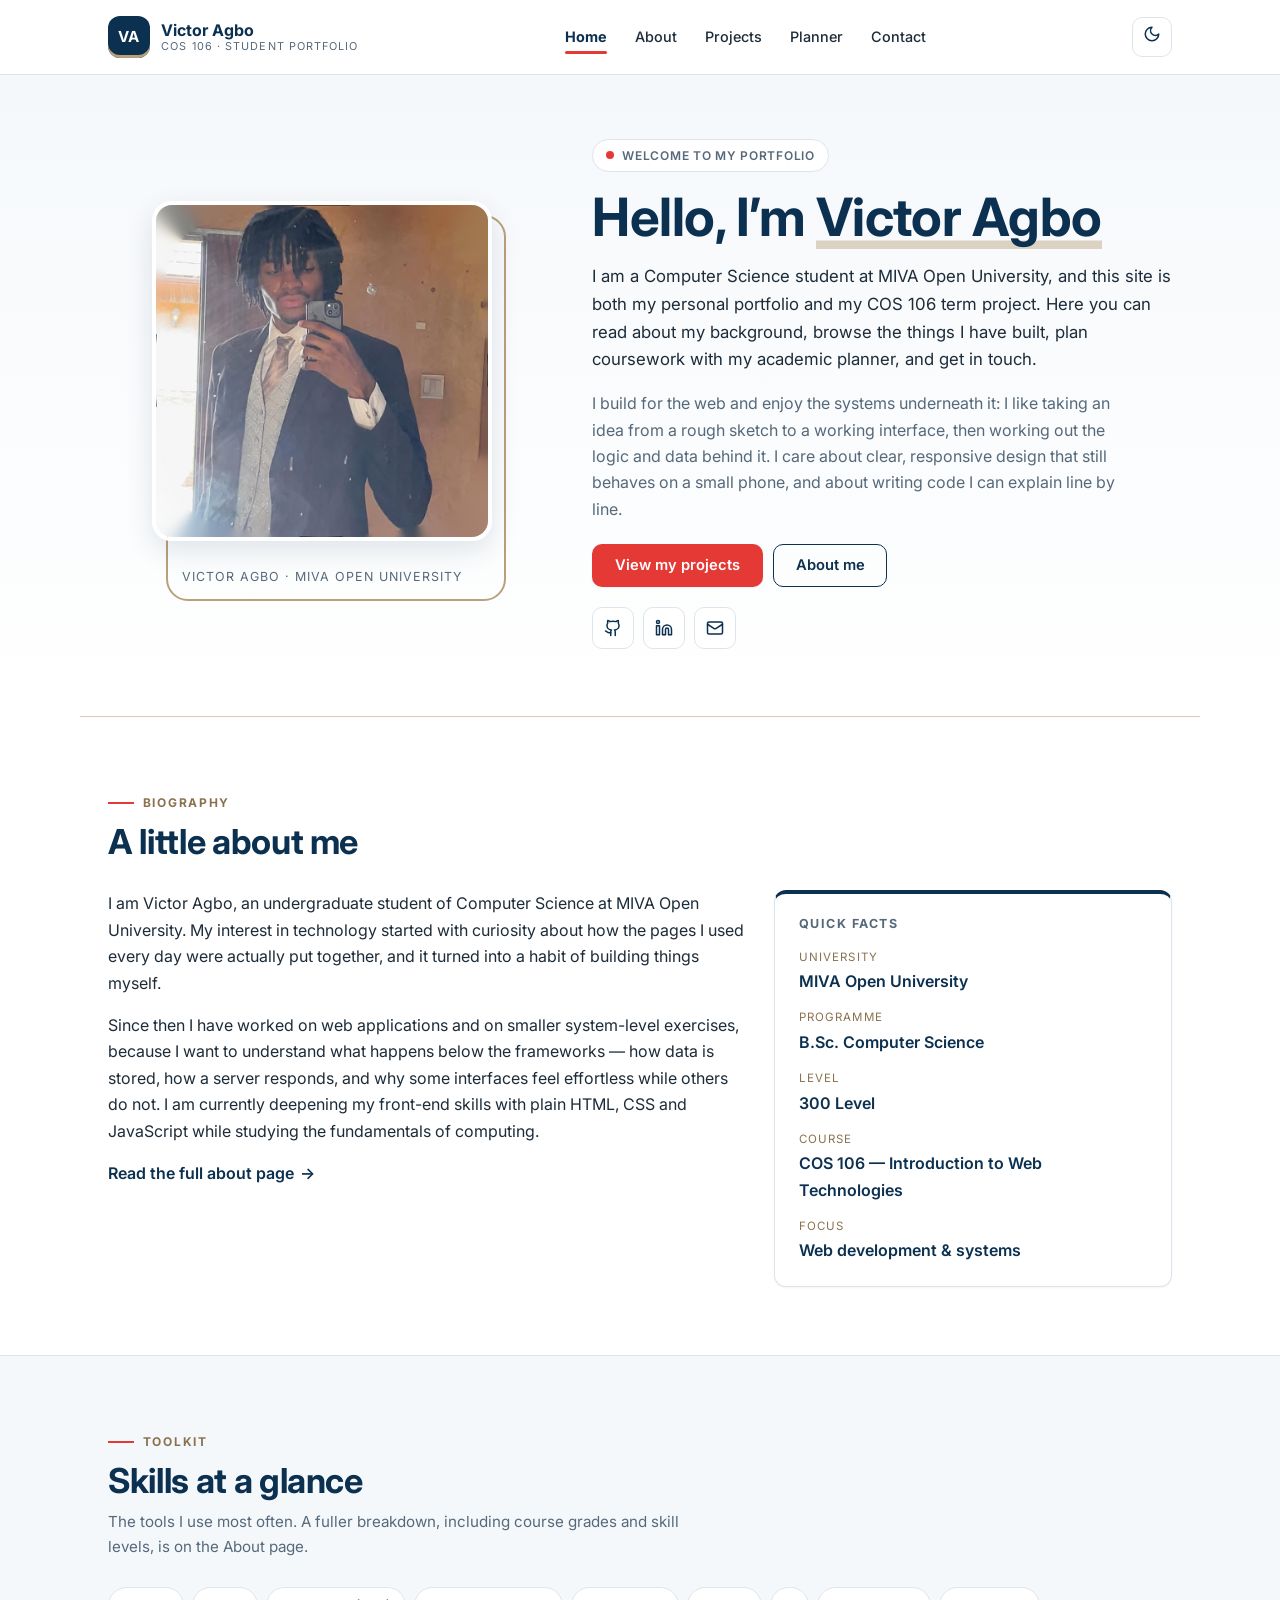
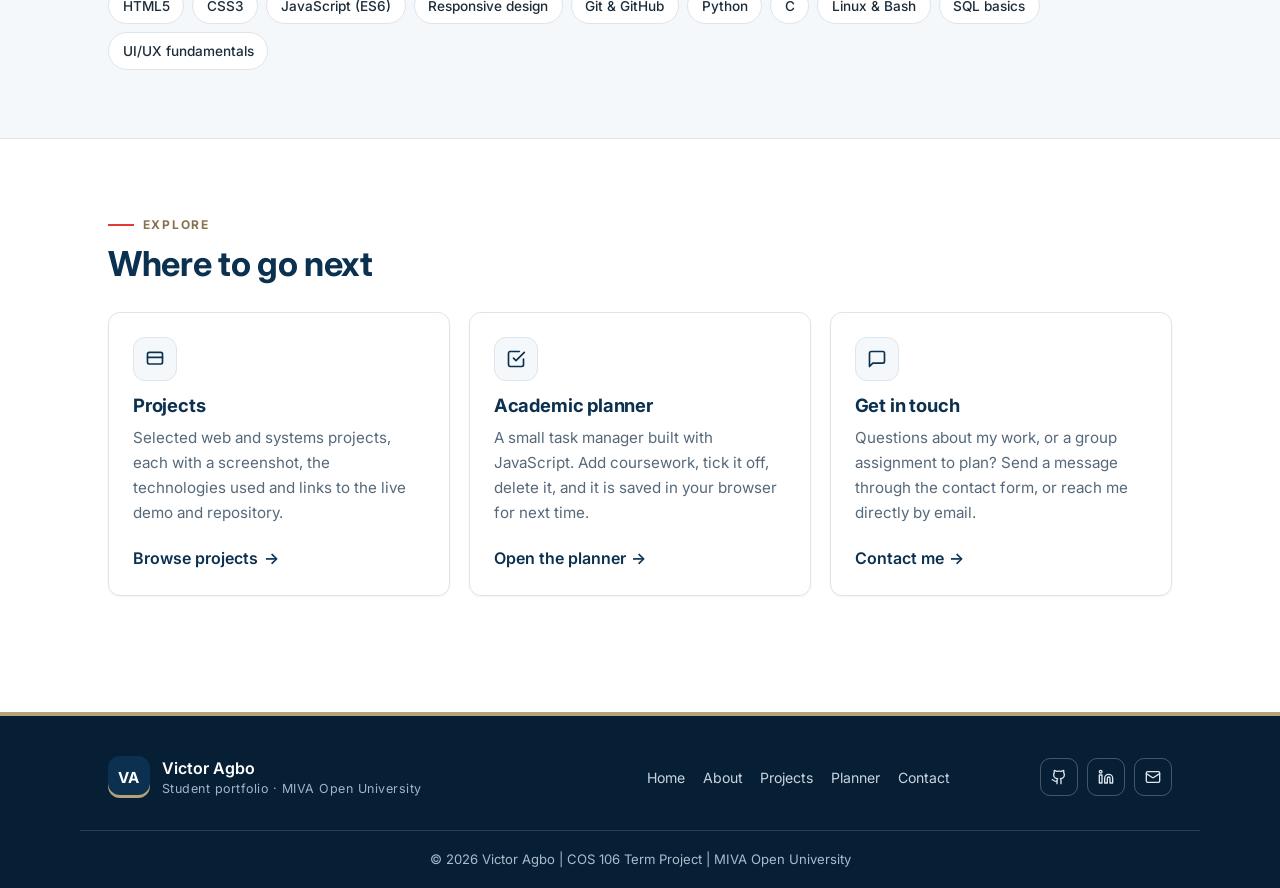
==== index.html @ f614dcc1 "Initial commit: COS 106 term project — student portfolio + Academic Planner" ====
<!DOCTYPE html>
<html lang="en">
<head>
  <meta charset="UTF-8">
  <meta name="viewport" content="width=device-width, initial-scale=1.0">

  <!-- SEO basics: a unique title and description on every page -->
  <title>Victor Agbo | Student Portfolio — MIVA Open University</title>
  <meta name="description" content="Portfolio of Victor Agbo, Computer Science student at MIVA Open University. COS 106 term project: responsive student portfolio and academic planner.">
  <meta name="author" content="Victor Agbo">

  <!-- Web font with system-font fallbacks, so the site still reads well offline -->
  <link rel="preconnect" href="https://fonts.googleapis.com">
  <link rel="preconnect" href="https://fonts.gstatic.com" crossorigin>
  <link href="https://fonts.googleapis.com/css2?family=Inter:wght@400;500;600;700&display=swap" rel="stylesheet">

  <!-- ONE external stylesheet shared by all five pages -->
  <link rel="stylesheet" href="css/style.css">
</head>

<body>
  <!-- Keyboard users can skip the navigation (accessibility) -->
  <a class="skip-link" href="#main">Skip to main content</a>

  <!-- ============================================================
       SITE HEADER
       Same block on all five pages. Only aria-current changes, to
       tell the browser (and the CSS) which page is open.
       ============================================================ -->
  <header class="site-header">
    <div class="container header-inner">

      <!-- Brand: monogram + student name -->
      <a class="brand" href="index.html">
        <span class="brand-mark" aria-hidden="true">VA</span>
        <span class="brand-text">
          <span class="brand-name">Victor Agbo</span>
          <span class="brand-sub">COS 106 &middot; Student Portfolio</span>
        </span>
      </a>

      <!-- Desktop navigation: hidden on phones, shown from 900px -->
      <nav class="nav-main" aria-label="Main navigation">
        <ul class="nav-list">
          <li><a href="index.html" aria-current="page">Home</a></li>
          <li><a href="about.html">About</a></li>
          <li><a href="projects.html">Projects</a></li>
          <li><a href="planner.html">Planner</a></li>
          <li><a href="contact.html">Contact</a></li>
        </ul>
      </nav>

      <!-- Theme switch + hamburger button -->
      <div class="header-actions">
        <button class="theme-toggle" type="button" aria-label="Switch to dark mode" aria-pressed="false">
          <span class="icon-moon">
            <svg xmlns="http://www.w3.org/2000/svg" width="18" height="18" viewBox="0 0 24 24" fill="none" stroke="currentColor" stroke-width="2" stroke-linecap="round" stroke-linejoin="round" aria-hidden="true"><path d="M12 3a6 6 0 0 0 9 9 9 9 0 1 1-9-9Z"/></svg>
          </span>
          <span class="icon-sun">
            <svg xmlns="http://www.w3.org/2000/svg" width="18" height="18" viewBox="0 0 24 24" fill="none" stroke="currentColor" stroke-width="2" stroke-linecap="round" stroke-linejoin="round" aria-hidden="true"><circle cx="12" cy="12" r="4"/><path d="M12 2v2M12 20v2M4.93 4.93l1.41 1.41M17.66 17.66l1.41 1.41M2 12h2M20 12h2M6.34 17.66l-1.41 1.41M19.07 4.93l-1.41 1.41"/></svg>
          </span>
        </button>

        <button class="menu-btn" type="button" aria-label="Open navigation menu" aria-expanded="false" aria-controls="mobile-menu">
          <svg xmlns="http://www.w3.org/2000/svg" width="22" height="22" viewBox="0 0 24 24" fill="none" stroke="currentColor" stroke-width="2" stroke-linecap="round" aria-hidden="true"><line x1="4" x2="20" y1="12" y2="12"/><line x1="4" x2="20" y1="6" y2="6"/><line x1="4" x2="20" y1="18" y2="18"/></svg>
        </button>
      </div>
    </div>
  </header>

  <!-- ============================================================
       MOBILE MENU
       An off-canvas panel. js/script.js toggles the "menu-open"
       class on <body>, and the CSS slides this panel in.
       ============================================================ -->
  <div class="mobile-overlay"></div>

  <aside class="mobile-menu" id="mobile-menu" aria-label="Mobile navigation">
    <button class="menu-close" type="button" aria-label="Close navigation menu">
      <svg xmlns="http://www.w3.org/2000/svg" width="18" height="18" viewBox="0 0 24 24" fill="none" stroke="currentColor" stroke-width="2" stroke-linecap="round" stroke-linejoin="round" aria-hidden="true"><path d="M18 6 6 18M6 6l12 12"/></svg>
    </button>

    <p class="mobile-menu-title">Menu</p>

    <ul class="mobile-links">
      <li><a href="index.html" aria-current="page">Home</a></li>
      <li><a href="about.html">About Me</a></li>
      <li><a href="projects.html">Projects</a></li>
      <li><a href="planner.html">Academic Planner</a></li>
      <li><a href="contact.html">Contact</a></li>
    </ul>

    <p class="mobile-menu-foot">MIVA Open University<br>COS 106 Term Project</p>
  </aside>

  <!-- ============================================================
       MAIN CONTENT
       ============================================================ -->
  <main id="main">

    <!-- ---------- HERO: photo + welcome message ---------- -->
    <section class="hero">
      <div class="container hero-grid">

        <!-- Photograph. The file lives at assets/profile.jpg -->
        <figure class="hero-photo">
          <img src="assets/profile.jpg" alt="Portrait photograph of Victor Agbo" width="420" height="420">
          <figcaption>Victor Agbo &middot; MIVA Open University</figcaption>
        </figure>

        <div class="hero-text">
          <p class="hero-badge">Welcome to my portfolio</p>

          <h1>Hello, I&rsquo;m <span class="hero-name">Victor Agbo</span></h1>

          <!-- Welcome message + headline -->
          <p class="hero-lead">
            I am a Computer Science student at MIVA Open University, and this site is both my
            personal portfolio and my COS 106 term project. Here you can read about my
            background, browse the things I have built, plan coursework with my academic
            planner, and get in touch.
          </p>

          <!-- Brief biography (the full version is on the About page) -->
          <p class="hero-bio">
            I build for the web and enjoy the systems underneath it: I like taking an idea from a
            rough sketch to a working interface, then working out the logic and data behind it.
            I care about clear, responsive design that still behaves on a small phone, and about
            writing code I can explain line by line.
          </p>

          <div class="hero-actions">
            <a class="btn btn-accent" href="projects.html">View my projects</a>
            <a class="btn btn-outline" href="about.html">About me</a>
          </div>

          <!-- Contact links. Replace these three URLs with your real profiles -->
          <ul class="social-list">
            <li>
              <a href="https://github.com/victoragbo" target="_blank" rel="noopener" aria-label="GitHub profile">
                <svg xmlns="http://www.w3.org/2000/svg" width="18" height="18" viewBox="0 0 24 24" fill="none" stroke="currentColor" stroke-width="2" stroke-linecap="round" stroke-linejoin="round" aria-hidden="true"><path d="M15 22v-4a4.8 4.8 0 0 0-1-3.5c3 0 6-2 6-5.5.08-1.25-.27-2.48-1-3.5.28-1.15.28-2.35 0-3.5 0 0-1 0-3 1.5-2.64-.5-5.36-.5-8 0C6 2 5 2 5 2c-.3 1.15-.3 2.35 0 3.5A5.4 5.4 0 0 0 4 9c0 3.5 3 5.5 6 5.5-.39.49-.68 1.05-.85 1.65-.17.6-.22 1.23-.15 1.85v4"/><path d="M9 18c-4.51 2-5-2-7-2"/></svg>
              </a>
            </li>
            <li>
              <a href="https://www.linkedin.com/in/victoragbo" target="_blank" rel="noopener" aria-label="LinkedIn profile">
                <svg xmlns="http://www.w3.org/2000/svg" width="18" height="18" viewBox="0 0 24 24" fill="none" stroke="currentColor" stroke-width="2" stroke-linecap="round" stroke-linejoin="round" aria-hidden="true"><path d="M16 8a6 6 0 0 1 6 6v7h-4v-7a2 2 0 0 0-2-2 2 2 0 0 0-2 2v7h-4v-7a6 6 0 0 1 6-6z"/><rect width="4" height="12" x="2" y="9"/><circle cx="4" cy="4" r="2"/></svg>
              </a>
            </li>
            <li>
              <a href="mailto:victor.agbo@example.com" aria-label="Send an email">
                <svg xmlns="http://www.w3.org/2000/svg" width="18" height="18" viewBox="0 0 24 24" fill="none" stroke="currentColor" stroke-width="2" stroke-linecap="round" stroke-linejoin="round" aria-hidden="true"><rect width="20" height="16" x="2" y="4" rx="2"/><path d="m22 7-8.97 5.7a1.94 1.94 0 0 1-2.06 0L2 7"/></svg>
              </a>
            </li>
          </ul>
        </div>
      </div>
    </section>

    <!-- ---------- BIOGRAPHY + QUICK FACTS ---------- -->
    <section class="section">
      <div class="container">
        <div class="section-head">
          <p class="eyebrow">Biography</p>
          <h2>A little about me</h2>
        </div>

        <div class="bio-grid">
          <article class="bio-text">
            <p>
              I am Victor Agbo, an undergraduate student of Computer Science at MIVA Open
              University. My interest in technology started with curiosity about how the pages I
              used every day were actually put together, and it turned into a habit of building
              things myself.
            </p>
            <p>
              Since then I have worked on web applications and on smaller system-level exercises,
              because I want to understand what happens below the frameworks &mdash; how data is
              stored, how a server responds, and why some interfaces feel effortless while others
              do not. I am currently deepening my front-end skills with plain HTML, CSS and
              JavaScript while studying the fundamentals of computing.
            </p>
            <p>
              <a class="link-arrow" href="about.html">Read the full about page</a>
            </p>
          </article>

          <!-- Definition list = pairs of label and value -->
          <aside class="facts-card" aria-labelledby="facts-title">
            <h3 id="facts-title">Quick facts</h3>
            <dl class="fact-list">
              <div class="fact">
                <dt>University</dt>
                <dd>MIVA Open University</dd>
              </div>
              <div class="fact">
                <dt>Programme</dt>
                <dd>B.Sc. Computer Science</dd>
              </div>
              <div class="fact">
                <dt>Level</dt>
                <dd>300 Level</dd>
              </div>
              <div class="fact">
                <dt>Course</dt>
                <dd>COS 106 &mdash; Introduction to Web Technologies</dd>
              </div>
              <div class="fact">
                <dt>Focus</dt>
                <dd>Web development &amp; systems</dd>
              </div>
            </dl>
          </aside>
        </div>
      </div>
    </section>

    <!-- ---------- SKILLS AT A GLANCE (unordered list) ---------- -->
    <section class="section section-alt">
      <div class="container">
        <div class="section-head">
          <p class="eyebrow">Toolkit</p>
          <h2>Skills at a glance</h2>
          <p class="section-note">
            The tools I use most often. A fuller breakdown, including course grades and skill
            levels, is on the About page.
          </p>
        </div>

        <ul class="chip-list">
          <li class="chip">HTML5</li>
          <li class="chip">CSS3</li>
          <li class="chip">JavaScript (ES6)</li>
          <li class="chip">Responsive design</li>
          <li class="chip">Git &amp; GitHub</li>
          <li class="chip">Python</li>
          <li class="chip">C</li>
          <li class="chip">Linux &amp; Bash</li>
          <li class="chip">SQL basics</li>
          <li class="chip">UI/UX fundamentals</li>
        </ul>
      </div>
    </section>

    <!-- ---------- QUICK LINKS TO THE OTHER PAGES ---------- -->
    <section class="section">
      <div class="container">
        <div class="section-head">
          <p class="eyebrow">Explore</p>
          <h2>Where to go next</h2>
        </div>

        <div class="card-grid">
          <article class="info-card">
            <span class="card-icon" aria-hidden="true">
              <svg xmlns="http://www.w3.org/2000/svg" width="20" height="20" viewBox="0 0 24 24" fill="none" stroke="currentColor" stroke-width="2" stroke-linecap="round" stroke-linejoin="round"><rect width="18" height="14" x="3" y="4" rx="2"/><path d="M3 10h18"/></svg>
            </span>
            <h3>Projects</h3>
            <p>
              Selected web and systems projects, each with a screenshot, the technologies used
              and links to the live demo and repository.
            </p>
            <a class="link-arrow" href="projects.html">Browse projects</a>
          </article>

          <article class="info-card">
            <span class="card-icon" aria-hidden="true">
              <svg xmlns="http://www.w3.org/2000/svg" width="20" height="20" viewBox="0 0 24 24" fill="none" stroke="currentColor" stroke-width="2" stroke-linecap="round" stroke-linejoin="round"><path d="M9 11l3 3L22 4"/><path d="M21 12v7a2 2 0 0 1-2 2H5a2 2 0 0 1-2-2V5a2 2 0 0 1 2-2h11"/></svg>
            </span>
            <h3>Academic planner</h3>
            <p>
              A small task manager built with JavaScript. Add coursework, tick it off, delete it,
              and it is saved in your browser for next time.
            </p>
            <a class="link-arrow" href="planner.html">Open the planner</a>
          </article>

          <article class="info-card">
            <span class="card-icon" aria-hidden="true">
              <svg xmlns="http://www.w3.org/2000/svg" width="20" height="20" viewBox="0 0 24 24" fill="none" stroke="currentColor" stroke-width="2" stroke-linecap="round" stroke-linejoin="round"><path d="M21 15a2 2 0 0 1-2 2H7l-4 4V5a2 2 0 0 1 2-2h14a2 2 0 0 1 2 2z"/></svg>
            </span>
            <h3>Get in touch</h3>
            <p>
              Questions about my work, or a group assignment to plan? Send a message through the
              contact form, or reach me directly by email.
            </p>
            <a class="link-arrow" href="contact.html">Contact me</a>
          </article>
        </div>
      </div>
    </section>
  </main>

  <!-- ============================================================
       FOOTER
       Same on every page, including the exact project credit line.
       ============================================================ -->
  <footer class="site-footer">
    <div class="container footer-inner">
      <div class="footer-brand">
        <span class="brand-mark" aria-hidden="true">VA</span>
        <p>
          Victor Agbo
          <span class="footer-muted">Student portfolio &middot; MIVA Open University</span>
        </p>
      </div>

      <nav class="footer-nav" aria-label="Footer navigation">
        <ul>
          <li><a href="index.html">Home</a></li>
          <li><a href="about.html">About</a></li>
          <li><a href="projects.html">Projects</a></li>
          <li><a href="planner.html">Planner</a></li>
          <li><a href="contact.html">Contact</a></li>
        </ul>
      </nav>

      <ul class="social-list social-list-sm">
        <li>
          <a href="https://github.com/victoragbo" target="_blank" rel="noopener" aria-label="GitHub profile">
            <svg xmlns="http://www.w3.org/2000/svg" width="16" height="16" viewBox="0 0 24 24" fill="none" stroke="currentColor" stroke-width="2" stroke-linecap="round" stroke-linejoin="round" aria-hidden="true"><path d="M15 22v-4a4.8 4.8 0 0 0-1-3.5c3 0 6-2 6-5.5.08-1.25-.27-2.48-1-3.5.28-1.15.28-2.35 0-3.5 0 0-1 0-3 1.5-2.64-.5-5.36-.5-8 0C6 2 5 2 5 2c-.3 1.15-.3 2.35 0 3.5A5.4 5.4 0 0 0 4 9c0 3.5 3 5.5 6 5.5-.39.49-.68 1.05-.85 1.65-.17.6-.22 1.23-.15 1.85v4"/><path d="M9 18c-4.51 2-5-2-7-2"/></svg>
          </a>
        </li>
        <li>
          <a href="https://www.linkedin.com/in/victoragbo" target="_blank" rel="noopener" aria-label="LinkedIn profile">
            <svg xmlns="http://www.w3.org/2000/svg" width="16" height="16" viewBox="0 0 24 24" fill="none" stroke="currentColor" stroke-width="2" stroke-linecap="round" stroke-linejoin="round" aria-hidden="true"><path d="M16 8a6 6 0 0 1 6 6v7h-4v-7a2 2 0 0 0-2-2 2 2 0 0 0-2 2v7h-4v-7a6 6 0 0 1 6-6z"/><rect width="4" height="12" x="2" y="9"/><circle cx="4" cy="4" r="2"/></svg>
          </a>
        </li>
        <li>
          <a href="mailto:victor.agbo@example.com" aria-label="Send an email">
            <svg xmlns="http://www.w3.org/2000/svg" width="16" height="16" viewBox="0 0 24 24" fill="none" stroke="currentColor" stroke-width="2" stroke-linecap="round" stroke-linejoin="round" aria-hidden="true"><rect width="20" height="16" x="2" y="4" rx="2"/><path d="m22 7-8.97 5.7a1.94 1.94 0 0 1-2.06 0L2 7"/></svg>
          </a>
        </li>
      </ul>
    </div>

    <div class="container footer-bottom">
      <p>&copy; 2026 Victor Agbo | COS 106 Term Project | MIVA Open University</p>
    </div>
  </footer>

  <!-- Shared JavaScript: theme, menu, active link, scroll animation -->
  <script src="js/script.js"></script>
</body>
</html>
---- css/style.css ----
/* ============================================================
   Victor Agbo — COS 106 Term Project
   MIVA Open University | Student Portfolio & Academic Planner
   ------------------------------------------------------------
   ONE external stylesheet for every page. No frameworks, no
   build tools, no inline styles.

   How this file is organised:
     1.  Design tokens (colour + spacing variables)
     2.  Base reset and typography
     3.  Layout helpers (container, sections, grids)
     4.  Header, brand and desktop navigation
     5.  Mobile menu (hamburger panel)
     6.  Buttons, links and chips
     7.  Hero (homepage banner)
     8.  Homepage content blocks
     9.  Footer
    10.  Animation (scroll reveal) + reduced-motion support
    11.  Media queries (mobile-first breakpoints)
    12.  Planner page (planner.html): form, summary, filters, list
    13.  Notice card (used on pages that are still being built)
    14.  Planner task items (built by js/planner.js)
   ============================================================ */

/* ------------------------------------------------------------
   1. DESIGN TOKENS
   Every colour lives here, so the whole site can be re-themed by
   changing a handful of values. This is what keeps the colour
   scheme consistent across all five pages.
   ------------------------------------------------------------ */
:root {
  /* Brand colours — MIVA-inspired academic palette */
  --navy: #0b3050;         /* primary brand colour */
  --navy-dark: #071f34;    /* darker navy for footer / hover */
  --navy-light: #14436b;   /* lighter navy for gradients */
  --red: #e53935;          /* accent colour */
  --red-dark: #c62b27;     /* accent hover */
  --gold: #b8a07a;         /* small highlights, borders, rules */
  --gold-ink: #8a7250;     /* darker gold for readable small text */

  /* Neutrals */
  --page: #ffffff;
  --surface: #ffffff;
  --surface-alt: #f5f8fb;
  --border: #dde5ec;
  --heading: #0b3050;
  --text: #1d2c39;
  --muted: #56697a;
  --header-bg: #ffffff;

  /* Effects */
  --shadow-sm: 0 1px 2px rgba(11, 48, 80, 0.06);
  --shadow-md: 0 10px 28px rgba(11, 48, 80, 0.12);
  --radius: 12px;
  --radius-lg: 20px;
  --transition: 0.25s ease;

  /* Typography + layout */
  --font-sans: "Inter", "Segoe UI", Roboto, "Helvetica Neue", Arial, sans-serif;
  --max-width: 1120px;
}

/* Dark theme. The toggle in the header adds the class "dark" to
   <body>, and only these variables change — no duplicated rules. */
body.dark {
  --page: #08131e;
  --surface: #0e1b28;
  --surface-alt: #122636;
  --border: #1e3a52;
  --heading: #eef5fb;
  --text: #dbe6ef;
  --muted: #9fb3c4;
  --header-bg: #0a1622;
  --shadow-sm: 0 1px 2px rgba(0, 0, 0, 0.4);
  --shadow-md: 0 12px 30px rgba(0, 0, 0, 0.45);
}

/* ------------------------------------------------------------
   2. BASE RESET AND TYPOGRAPHY
   ------------------------------------------------------------ */
*,
*::before,
*::after {
  box-sizing: border-box;
}

html {
  scroll-behavior: smooth;
  -webkit-text-size-adjust: 100%;
}

body {
  margin: 0;
  font-family: var(--font-sans);
  font-size: 1rem;
  line-height: 1.65;
  background-color: var(--page);
  color: var(--text);
  -webkit-font-smoothing: antialiased;
  transition: background-color var(--transition), color var(--transition);
}

body.menu-open {
  overflow: hidden; /* stop the page scrolling behind the mobile menu */
}

h1, h2, h3, h4 {
  margin: 0 0 0.5rem;
  line-height: 1.2;
  color: var(--heading);
  font-weight: 700;
  letter-spacing: -0.01em;
}

h1 { font-size: clamp(2.1rem, 5vw, 3.3rem); }
h2 { font-size: clamp(1.55rem, 3.4vw, 2.15rem); }
h3 { font-size: 1.15rem; }

p { margin: 0 0 1rem; }

a {
  color: var(--navy);
  text-decoration: none;
  transition: color var(--transition);
}

body.dark a { color: #cfe2f2; }

img {
  max-width: 100%;
  height: auto;
  display: block;
}

ul, ol { margin: 0 0 1rem; padding-left: 1.25rem; }

button {
  font: inherit;
  color: inherit;
  background: none;
  border: 0;
  cursor: pointer;
}

/* Keyboard users can jump straight to the content. */
.skip-link {
  position: absolute;
  left: 1rem;
  top: -100px;
  z-index: 999;
  padding: 0.6rem 1rem;
  border-radius: 8px;
  background: var(--navy);
  color: #fff;
  font-size: 0.9rem;
}

.skip-link:focus {
  top: 1rem;
}

/* Visible focus ring for every interactive element (accessibility). */
a:focus-visible,
button:focus-visible,
input:focus-visible,
textarea:focus-visible {
  outline: 3px solid var(--gold);
  outline-offset: 2px;
}

/* Small helper class for screen-reader-only text. */
.visually-hidden {
  position: absolute;
  width: 1px;
  height: 1px;
  margin: -1px;
  padding: 0;
  overflow: hidden;
  clip: rect(0 0 0 0);
  white-space: nowrap;
  border: 0;
}

/* ------------------------------------------------------------
   3. LAYOUT HELPERS
   ------------------------------------------------------------ */
.container {
  width: 100%;
  max-width: var(--max-width);
  margin: 0 auto;
  padding-left: 1.25rem;
  padding-right: 1.25rem;
}

.section {
  padding-top: 2.75rem;
  padding-bottom: 2.75rem;
}

.section-alt {
  background-color: var(--surface-alt);
  border-top: 1px solid var(--border);
  border-bottom: 1px solid var(--border);
}

.section-head {
  max-width: 62ch;
  margin-bottom: 1.75rem;
}

/* Small uppercase label that sits above every section heading. */
.eyebrow {
  display: inline-flex;
  align-items: center;
  gap: 0.55rem;
  margin: 0 0 0.5rem;
  font-size: 0.75rem;
  font-weight: 700;
  letter-spacing: 0.14em;
  text-transform: uppercase;
  color: var(--gold-ink);
}

body.dark .eyebrow { color: var(--gold); }

.eyebrow::before {
  content: "";
  width: 26px;
  height: 2px;
  background-color: var(--red);
}

.section-note {
  max-width: 62ch;
  color: var(--muted);
  font-size: 0.95rem;
}

.muted { color: var(--muted); }

/* ------------------------------------------------------------
   4. HEADER, BRAND AND DESKTOP NAVIGATION
   The header is sticky, so the menu stays available while the
   page scrolls on every screen size.
   ------------------------------------------------------------ */
.site-header {
  position: sticky;
  top: 0;
  z-index: 100;
  background-color: var(--header-bg);
  border-bottom: 1px solid var(--border);
  transition: background-color var(--transition), border-color var(--transition);
}

.header-inner {
  display: flex;
  align-items: center;
  justify-content: space-between;
  gap: 1rem;
  min-height: 74px;
}

/* Brand = monogram + name + small subtitle. */
.brand {
  display: inline-flex;
  align-items: center;
  gap: 0.7rem;
}

.brand-mark {
  display: inline-flex;
  align-items: center;
  justify-content: center;
  width: 42px;
  height: 42px;
  flex-shrink: 0;
  border-radius: 12px;
  background-color: var(--navy);
  color: #ffffff;
  font-size: 0.95rem;
  font-weight: 700;
  letter-spacing: 0.03em;
  box-shadow: inset 0 -3px 0 var(--gold);
}

.brand-text {
  display: flex;
  flex-direction: column;
  line-height: 1.25;
}

.brand-name {
  color: var(--heading);
  font-size: 1rem;
  font-weight: 700;
}

.brand-sub {
  font-size: 0.68rem;
  letter-spacing: 0.1em;
  text-transform: uppercase;
  color: var(--muted);
}

/* Navigation list — hidden on small screens, shown from 900px up. */
.nav-main { display: none; }

.nav-list {
  display: flex;
  align-items: center;
  gap: 0.15rem;
  margin: 0;
  padding: 0;
  list-style: none;
}

.nav-list a {
  position: relative;
  display: inline-block;
  padding: 0.55rem 0.8rem;
  border-radius: 8px;
  color: var(--text);
  font-size: 0.9rem;
  font-weight: 500;
}

/* Animated underline: gold on hover, red for the current page. */
.nav-list a::after {
  content: "";
  position: absolute;
  left: 0.8rem;
  right: 0.8rem;
  bottom: 0.2rem;
  height: 3px;
  border-radius: 2px;
  background-color: var(--gold);
  transform: scaleX(0);
  transform-origin: left center;
  transition: transform var(--transition);
}

.nav-list a:hover {
  background-color: var(--surface-alt);
  color: var(--navy);
}

body.dark .nav-list a:hover {
  background-color: var(--surface-alt);
  color: #ffffff;
}

.nav-list a:hover::after { transform: scaleX(1); }

.nav-list a[aria-current="page"],
.nav-list a.is-active {
  color: var(--navy);
  font-weight: 700;
}

body.dark .nav-list a[aria-current="page"],
body.dark .nav-list a.is-active {
  color: #ffffff;
}

.nav-list a[aria-current="page"]::after,
.nav-list a.is-active::after {
  transform: scaleX(1);
  background-color: var(--red);
}

/* Right-hand controls: dark mode switch + hamburger. */
.header-actions {
  display: flex;
  align-items: center;
  gap: 0.5rem;
}

.theme-toggle,
.menu-btn,
.menu-close {
  display: inline-flex;
  align-items: center;
  justify-content: center;
  width: 40px;
  height: 40px;
  border-radius: 10px;
  border: 1px solid var(--border);
  color: var(--heading);
  background-color: var(--surface);
  transition: background-color var(--transition), color var(--transition),
              border-color var(--transition), transform var(--transition);
}

.theme-toggle:hover,
.menu-btn:hover,
.menu-close:hover {
  background-color: var(--surface-alt);
  border-color: var(--gold);
  transform: translateY(-1px);
}

/* The toggle shows a moon in light mode and a sun in dark mode. */
.theme-toggle .icon-sun { display: none; }
body.dark .theme-toggle .icon-sun { display: inline-flex; }
body.dark .theme-toggle .icon-moon { display: none; }

/* ------------------------------------------------------------
   5. MOBILE MENU
   Off-canvas panel that slides in from the right. It is opened
   and closed by js/script.js, which toggles "menu-open" on body.
   ------------------------------------------------------------ */
.mobile-overlay {
  position: fixed;
  inset: 0;
  z-index: 150;
  background-color: rgba(7, 31, 52, 0.6);
  opacity: 0;
  visibility: hidden;
  transition: opacity var(--transition), visibility var(--transition);
}

.mobile-menu {
  position: fixed;
  top: 0;
  right: 0;
  z-index: 160;
  display: flex;
  flex-direction: column;
  gap: 1.25rem;
  width: min(320px, 84vw);
  height: 100%;
  padding: 1.25rem;
  background-color: var(--surface);
  border-left: 1px solid var(--border);
  box-shadow: -10px 0 30px rgba(7, 31, 52, 0.2);
  transform: translateX(100%);
  transition: transform var(--transition);
}

body.menu-open .mobile-overlay {
  opacity: 1;
  visibility: visible;
}

body.menu-open .mobile-menu {
  transform: translateX(0);
}

.menu-close {
  align-self: flex-end;
}

.mobile-menu-title {
  margin: 0;
  font-size: 0.7rem;
  font-weight: 700;
  letter-spacing: 0.14em;
  text-transform: uppercase;
  color: var(--muted);
}

.mobile-links {
  display: grid;
  gap: 0.35rem;
  margin: 0;
  padding: 0;
  list-style: none;
}

.mobile-links a {
  display: block;
  padding: 0.7rem 0.85rem;
  border-radius: 10px;
  border-left: 3px solid transparent;
  color: var(--text);
  font-weight: 500;
}

.mobile-links a:hover {
  background-color: var(--surface-alt);
}

.mobile-links a[aria-current="page"] {
  border-left-color: var(--red);
  background-color: var(--surface-alt);
  color: var(--heading);
  font-weight: 700;
}

.mobile-menu-foot {
  margin: auto 0 0;
  padding-top: 1rem;
  border-top: 1px solid var(--border);
  font-size: 0.78rem;
  color: var(--muted);
}

/* ------------------------------------------------------------
   6. BUTTONS, LINKS AND CHIPS
   ------------------------------------------------------------ */
.btn {
  display: inline-flex;
  align-items: center;
  justify-content: center;
  gap: 0.5rem;
  padding: 0.7rem 1.35rem;
  border: 1px solid transparent;
  border-radius: 10px;
  background-color: var(--navy);
  color: #ffffff;
  font-size: 0.92rem;
  font-weight: 600;
  line-height: 1.2;
  box-shadow: var(--shadow-sm);
  transition: background-color var(--transition), color var(--transition),
              border-color var(--transition), transform var(--transition),
              box-shadow var(--transition);
}

.btn:hover {
  color: #ffffff;
  background-color: var(--navy-light);
  transform: translateY(-2px);
  box-shadow: var(--shadow-md);
}

/* Red accent button for the single most important action. */
.btn-accent {
  background-color: var(--red);
}

.btn-accent:hover {
  background-color: var(--red-dark);
}

/* Outlined button for secondary actions. */
.btn-outline {
  background-color: transparent;
  border-color: var(--navy);
  color: var(--navy);
  box-shadow: none;
}

.btn-outline:hover {
  background-color: var(--navy);
  border-color: var(--navy);
  color: #ffffff;
}

body.dark .btn-outline {
  border-color: var(--gold);
  color: var(--gold);
}

body.dark .btn-outline:hover {
  background-color: var(--gold);
  border-color: var(--gold);
  color: #08131e;
}

/* Text link with a sliding arrow. */
.link-arrow {
  display: inline-flex;
  align-items: center;
  gap: 0.35rem;
  color: var(--navy);
  font-weight: 600;
}

body.dark .link-arrow { color: #cfe2f2; }

.link-arrow::after {
  content: "\2192"; /* right arrow */
  transition: transform var(--transition);
}

.link-arrow:hover { color: var(--red); }

body.dark .link-arrow:hover { color: var(--gold); }

.link-arrow:hover::after { transform: translateX(4px); }

/* Skill / technology chips rendered as a horizontal list. */
.chip-list {
  display: flex;
  flex-wrap: wrap;
  gap: 0.5rem;
  margin: 0;
  padding: 0;
  list-style: none;
}

.chip {
  display: inline-flex;
  align-items: center;
  padding: 0.4rem 0.85rem;
  border: 1px solid var(--border);
  border-radius: 999px;
  background-color: var(--surface);
  color: var(--text);
  font-size: 0.85rem;
  font-weight: 500;
  transition: transform var(--transition), border-color var(--transition),
              color var(--transition);
}

.chip:hover {
  transform: translateY(-2px);
  border-color: var(--gold);
  color: var(--heading);
}

/* Social icon links (GitHub, LinkedIn, email). */
.social-list {
  display: flex;
  flex-wrap: wrap;
  gap: 0.55rem;
  margin: 0;
  padding: 0;
  list-style: none;
}

.social-list a {
  display: inline-flex;
  align-items: center;
  justify-content: center;
  width: 42px;
  height: 42px;
  border: 1px solid var(--border);
  border-radius: 10px;
  background-color: var(--surface);
  color: var(--navy);
  transition: background-color var(--transition), color var(--transition),
              transform var(--transition), border-color var(--transition);
}

body.dark .social-list a { color: #cfe2f2; }

.social-list a:hover {
  background-color: var(--navy);
  border-color: var(--navy);
  color: #ffffff;
  transform: translateY(-3px);
}

.social-list-sm a {
  width: 38px;
  height: 38px;
  background-color: transparent;
  border-color: rgba(255, 255, 255, 0.25);
  color: #dbe6ef;
}

/* ------------------------------------------------------------
   7. HERO (HOMEPAGE)
   Flex/Grid two-column banner: photograph on one side, welcome
   text on the other. It stacks on phones.
   ------------------------------------------------------------ */
.hero {
  position: relative;
  padding-top: 2.5rem;
  padding-bottom: 2.75rem;
  background: linear-gradient(180deg, var(--surface-alt) 0%, var(--page) 100%);
  overflow: hidden;
}

/* Thin gold rule under the hero for an academic feel. */
.hero::after {
  content: "";
  position: absolute;
  left: 50%;
  bottom: 0;
  width: min(var(--max-width), 92%);
  height: 1px;
  transform: translateX(-50%);
  background-color: var(--gold);
  opacity: 0.55;
}

.hero-grid {
  display: grid;
  gap: 2.25rem;
  align-items: center;
}

/* Photograph with a gold offset frame. */
.hero-photo {
  position: relative;
  margin: 0 auto;
  width: min(300px, 78vw);
}

.hero-photo::before {
  content: "";
  position: absolute;
  inset: 14px -14px -14px 14px;
  border: 2px solid var(--gold);
  border-radius: 22px;
  z-index: 0;
}

.hero-photo img {
  position: relative;
  z-index: 1;
  width: 100%;
  aspect-ratio: 1 / 1;
  object-fit: cover;
  border: 4px solid var(--surface);
  border-radius: 20px;
  box-shadow: var(--shadow-md);
}

.hero-photo figcaption {
  position: relative;
  z-index: 1;
  margin-top: 1.6rem;
  font-size: 0.78rem;
  letter-spacing: 0.08em;
  text-transform: uppercase;
  text-align: center;
  color: var(--muted);
}

.hero-badge {
  display: inline-flex;
  align-items: center;
  gap: 0.5rem;
  margin-bottom: 0.9rem;
  padding: 0.35rem 0.8rem;
  border: 1px solid var(--border);
  border-radius: 999px;
  background-color: var(--surface);
  font-size: 0.75rem;
  font-weight: 600;
  letter-spacing: 0.06em;
  text-transform: uppercase;
  color: var(--muted);
}

.hero-badge::before {
  content: "";
  width: 8px;
  height: 8px;
  border-radius: 50%;
  background-color: var(--red);
}

.hero-text h1 { margin-bottom: 0.85rem; }

/* Gold "highlighter" under the student's name. */
.hero-name {
  color: var(--heading);
  box-shadow: inset 0 -0.16em 0 rgba(184, 160, 122, 0.45);
}

.hero-lead {
  max-width: 55ch;
  font-size: 1.05rem;
  color: var(--text);
}

.hero-bio {
  max-width: 55ch;
  color: var(--muted);
}

.hero-actions {
  display: flex;
  flex-wrap: wrap;
  gap: 0.65rem;
  margin: 1.4rem 0 1.3rem;
}

/* ------------------------------------------------------------
   8. HOMEPAGE CONTENT BLOCKS
   ------------------------------------------------------------ */
.bio-grid {
  display: grid;
  gap: 1.75rem;
}

.bio-text p { max-width: 66ch; }

/* "Quick facts" definition list card. */
.facts-card {
  padding: 1.4rem 1.5rem;
  border: 1px solid var(--border);
  border-top: 4px solid var(--navy);
  border-radius: var(--radius);
  background-color: var(--surface);
  box-shadow: var(--shadow-sm);
}

.facts-card h3 {
  margin-bottom: 1rem;
  font-size: 0.78rem;
  letter-spacing: 0.12em;
  text-transform: uppercase;
  color: var(--muted);
}

.fact-list {
  display: grid;
  gap: 0.85rem;
  margin: 0;
}

.fact-list dt {
  font-size: 0.72rem;
  letter-spacing: 0.1em;
  text-transform: uppercase;
  color: var(--gold-ink);
}

body.dark .fact-list dt { color: var(--gold); }

.fact-list dd {
  margin: 0.1rem 0 0;
  font-weight: 600;
  color: var(--heading);
}

/* Card grid used for the homepage highlights. */
.card-grid {
  display: grid;
  gap: 1.15rem;
}

.info-card {
  display: flex;
  flex-direction: column;
  gap: 0.5rem;
  padding: 1.5rem;
  border: 1px solid var(--border);
  border-radius: var(--radius);
  background-color: var(--surface);
  box-shadow: var(--shadow-sm);
  transition: transform var(--transition), box-shadow var(--transition),
              border-color var(--transition);
}

.info-card:hover {
  transform: translateY(-4px);
  border-color: var(--gold);
  box-shadow: var(--shadow-md);
}

.info-card h3 { margin-bottom: 0; }

.info-card p {
  flex-grow: 1;
  margin-bottom: 0.75rem;
  color: var(--muted);
  font-size: 0.95rem;
}

.card-icon {
  display: inline-flex;
  align-items: center;
  justify-content: center;
  width: 44px;
  height: 44px;
  margin-bottom: 0.35rem;
  border: 1px solid var(--border);
  border-radius: 12px;
  background-color: var(--surface-alt);
  color: var(--navy);
}

body.dark .card-icon { color: var(--gold); }

/* ------------------------------------------------------------
   9. FOOTER
   Deep navy panel with the exact project credit line, so the
   footer looks the same on every page.
   ------------------------------------------------------------ */
.site-footer {
  margin-top: 3rem;
  padding-top: 2.5rem;
  background-color: var(--navy-dark);
  color: #c7d5e1;
  border-top: 4px solid var(--gold);
}

.footer-inner {
  display: grid;
  gap: 1.75rem;
  padding-bottom: 2rem;
}

.footer-brand {
  display: flex;
  align-items: center;
  gap: 0.75rem;
}

.footer-brand p {
  margin: 0;
  color: #ffffff;
  font-weight: 600;
  line-height: 1.4;
}

.footer-brand .footer-muted {
  display: block;
  font-size: 0.78rem;
  font-weight: 400;
  letter-spacing: 0.04em;
  color: #9fb6c8;
}

.footer-nav ul {
  display: flex;
  flex-wrap: wrap;
  gap: 0.35rem 1.1rem;
  margin: 0;
  padding: 0;
  list-style: none;
}

.footer-nav a {
  color: #c7d5e1;
  font-size: 0.88rem;
}

.footer-nav a:hover {
  color: var(--gold);
  text-decoration: underline;
  text-underline-offset: 3px;
}

.footer-bottom {
  padding-top: 1.1rem;
  padding-bottom: 1.1rem;
  border-top: 1px solid rgba(255, 255, 255, 0.14);
}

.footer-bottom p {
  margin: 0;
  font-size: 0.82rem;
  text-align: center;
  color: #a9bccd;
}

/* ------------------------------------------------------------
   10. ANIMATION
   js/script.js adds .reveal to selected blocks, then .is-visible
   as they scroll into view, giving a soft fade-in.
   ------------------------------------------------------------ */
.reveal {
  opacity: 0;
  transform: translateY(18px);
  transition: opacity 0.6s ease, transform 0.6s ease;
}

.reveal.is-visible {
  opacity: 1;
  transform: none;
}

/* Respect users who prefer less motion. */
@media (prefers-reduced-motion: reduce) {
  html { scroll-behavior: auto; }

  .reveal {
    opacity: 1;
    transform: none;
    transition: none;
  }

  * {
    transition-duration: 0.01ms !important;
    animation-duration: 0.01ms !important;
  }
}

/* ------------------------------------------------------------
   11. MEDIA QUERIES
   Mobile-first: the base styles are for phones, and the blocks
   below add layout for tablets and desktops.
   ------------------------------------------------------------ */

/* Tablets and small laptops */
@media (min-width: 640px) {
  .container {
    padding-left: 1.75rem;
    padding-right: 1.75rem;
  }

  .section {
    padding-top: 3.5rem;
    padding-bottom: 3.5rem;
  }

  .card-grid { grid-template-columns: repeat(2, 1fr); }

  .footer-inner {
    grid-template-columns: 1.2fr 1fr;
    align-items: center;
  }
}

/* Desktop: swap the hamburger for the horizontal menu */
@media (min-width: 900px) {
  .nav-main { display: block; }
  .menu-btn { display: none; }
  .mobile-menu,
  .mobile-overlay { display: none; }

  .hero {
    padding-top: 4rem;
    padding-bottom: 4.25rem;
  }

  .hero-grid {
    grid-template-columns: 0.85fr 1.15fr;
    gap: 3.5rem;
  }

  .hero-photo { width: min(340px, 100%); }

  .bio-grid { grid-template-columns: 1.6fr 1fr; }

  .card-grid { grid-template-columns: repeat(3, 1fr); }

  .section {
    padding-top: 4.25rem;
    padding-bottom: 4.25rem;
  }

  .footer-inner {
    grid-template-columns: 1.4fr 1fr auto;
  }
}

/* Very small phones: keep the header brand readable */
@media (max-width: 380px) {
  .brand-sub { display: none; }
  .brand-mark { width: 38px; height: 38px; font-size: 0.85rem; }
}

/* ------------------------------------------------------------
   12. PLANNER PAGE (planner.html)
   Two cards side by side on desktop: the add-task form on the
   left, the summary, filters and task list on the right. On a
   phone they simply stack, form first.
   ------------------------------------------------------------ */

/* Banner used by the inner pages (planner, and later about /
   projects / contact) so every page opens the same way. */
.page-head {
  padding-top: 2.25rem;
  padding-bottom: 2rem;
  background: linear-gradient(180deg, var(--surface-alt) 0%, var(--page) 100%);
  border-bottom: 1px solid var(--border);
}

.page-head h1 { margin-bottom: 0.6rem; }

/* The intro line under an inner-page heading. */
.page-intro {
  max-width: 65ch;
  margin-bottom: 0;
  color: var(--muted);
}

/* Grid that holds the two planner cards. */
.planner-layout {
  display: grid;
  gap: 1.25rem;
  align-items: start;
}

/* A white card used for both planner panels. */
.planner-panel {
  padding: 1.35rem;
  border: 1px solid var(--border);
  border-radius: var(--radius);
  background-color: var(--surface);
  box-shadow: var(--shadow-sm);
}

.planner-panel > h2,
.tasks-head h2 {
  margin-bottom: 0.9rem;
  font-size: 1.05rem;
}

/* ---- The add-task form ---- */
.task-form {
  display: grid;
  gap: 1rem;
}

.field {
  display: grid;
  gap: 0.35rem;
}

.field label {
  font-size: 0.78rem;
  font-weight: 600;
  letter-spacing: 0.06em;
  text-transform: uppercase;
  color: var(--muted);
}

/* The small "(optional)" hint beside a label. */
.field .optional {
  margin-left: 0.2rem;
  font-size: 0.7rem;
  font-weight: 500;
  letter-spacing: 0;
  text-transform: none;
  color: var(--gold-ink);
}

body.dark .field .optional { color: var(--gold); }

.field input,
.field select {
  width: 100%;
  padding: 0.6rem 0.75rem;
  font: inherit;
  font-size: 0.95rem;
  color: var(--text);
  background-color: var(--page);
  border: 1px solid var(--border);
  border-radius: 9px;
  transition: border-color var(--transition), box-shadow var(--transition);
}

.field input::placeholder {
  color: var(--muted);
  opacity: 0.8;
}

.field input:hover,
.field select:hover { border-color: var(--gold); }

.field input:focus,
.field select:focus {
  outline: none;
  border-color: var(--navy);
  box-shadow: 0 0 0 3px rgba(11, 48, 80, 0.12);
}

body.dark .field input:focus,
body.dark .field select:focus {
  box-shadow: 0 0 0 3px rgba(184, 160, 122, 0.22);
}

/* Let the browser draw the date picker in dark colours too. */
body.dark .field input[type="date"] { color-scheme: dark; }

/* Wrapper for the date + category pair (stacks on every width,
   because the form column is narrow). */
.form-row {
  display: grid;
  gap: 1rem;
}

.task-form .btn { width: 100%; }

/* Error area under the form. Keeps its space so the layout does
   not jump when JavaScript adds a message. */
.form-error {
  min-height: 1.1rem;
  margin: 0;
  font-size: 0.85rem;
  font-weight: 600;
  color: var(--red);
}

/* ---- Heading row of the task panel ---- */
.tasks-head {
  display: flex;
  flex-wrap: wrap;
  align-items: baseline;
  justify-content: space-between;
  gap: 0.15rem 1rem;
  margin-bottom: 0.9rem;
}

.tasks-head h2 { margin-bottom: 0; }

.tasks-hint {
  margin: 0;
  font-size: 0.8rem;
  color: var(--muted);
}

/* ---- Summary bar: Total / Completed / Pending ---- */
.summary-bar {
  display: grid;
  grid-template-columns: repeat(3, 1fr);
  gap: 0.5rem;
  margin: 0 0 1rem;
  padding: 0;
  list-style: none;
}

.summary-item {
  padding: 0.55rem 0.4rem;
  text-align: center;
  border: 1px solid var(--border);
  border-top: 3px solid var(--border);
  border-radius: 10px;
  background-color: var(--surface-alt);
}

.summary-item--total { border-top-color: var(--navy); }
.summary-item--completed { border-top-color: var(--gold); }
.summary-item--pending { border-top-color: var(--red); }

body.dark .summary-item--total { border-top-color: #cfe2f2; }

.summary-value {
  display: block;
  font-size: 1.3rem;
  font-weight: 700;
  line-height: 1.15;
  color: var(--heading);
}

.summary-label {
  display: block;
  font-size: 0.68rem;
  letter-spacing: 0.08em;
  text-transform: uppercase;
  color: var(--muted);
}

/* ---- Filter buttons (All / Pending / Completed) ---- */
.filter-bar {
  display: flex;
  flex-wrap: wrap;
  gap: 0.4rem;
  margin-bottom: 1.1rem;
}

.filter-btn {
  padding: 0.38rem 0.85rem;
  border: 1px solid var(--border);
  border-radius: 999px;
  background-color: var(--surface);
  color: var(--muted);
  font-size: 0.82rem;
  font-weight: 600;
  transition: background-color var(--transition), color var(--transition),
              border-color var(--transition);
}

.filter-btn:hover {
  border-color: var(--navy);
  color: var(--navy);
}

body.dark .filter-btn:hover {
  border-color: var(--gold);
  color: var(--gold);
}

/* The active filter is filled in, matching aria-pressed. */
.filter-btn.is-active,
.filter-btn[aria-pressed="true"] {
  background-color: var(--navy);
  border-color: var(--navy);
  color: #ffffff;
}

body.dark .filter-btn.is-active,
body.dark .filter-btn[aria-pressed="true"] {
  background-color: var(--gold);
  border-color: var(--gold);
  color: #08131e;
}

/* ---- The list itself + empty state ---- */
.task-list {
  display: grid;
  gap: 0.6rem;
  margin: 0;
  padding: 0;
  list-style: none;
}

.empty-state {
  margin: 0;
  padding: 1.5rem 1rem;
  border: 1px dashed var(--border);
  border-radius: var(--radius);
  background-color: var(--surface-alt);
  color: var(--muted);
  font-size: 0.9rem;
  text-align: center;
}

/* JavaScript sets the hidden attribute when tasks are on screen. */
.empty-state[hidden] { display: none; }

/* ---- Planner breakpoints ---- */
@media (min-width: 900px) {
  .planner-layout {
    grid-template-columns: 370px 1fr;
    gap: 1.5rem;
  }

  .planner-panel { padding: 1.6rem; }

  .page-head {
    padding-top: 2.75rem;
    padding-bottom: 2.4rem;
  }
}

@media (max-width: 400px) {
  .planner-panel { padding: 1.15rem; }
  .summary-value { font-size: 1.15rem; }
  .page-head { padding-top: 1.75rem; padding-bottom: 1.5rem; }
}

/* ------------------------------------------------------------
   13. NOTICE CARD
   A simple card with a gold left border, used for messages that
   are not part of a form (and for the pages still being built).
   ------------------------------------------------------------ */
.notice {
  max-width: 70ch;
  padding: 1.4rem 1.5rem;
  border: 1px solid var(--border);
  border-left: 4px solid var(--gold);
  border-radius: var(--radius);
  background-color: var(--surface);
  box-shadow: var(--shadow-sm);
}

.notice h2 {
  margin-bottom: 0.6rem;
  font-size: 1.05rem;
}

.notice p:last-child { margin-bottom: 0; }

/* ------------------------------------------------------------
   14. PLANNER TASK ITEMS
   Styles for the <li> elements that js/planner.js builds with
   createElement(). One row per task: checkbox + text on the
   left, Delete button on the right.
   ------------------------------------------------------------ */
.task-item {
  display: grid;
  grid-template-columns: 1fr auto;
  align-items: start;
  gap: 0.75rem;
  padding: 0.75rem 0.9rem;
  border: 1px solid var(--border);
  border-radius: 10px;
  background-color: var(--surface-alt);
}

/* The label wraps the checkbox and the text, so tapping the text
   ticks the box as well. */
.task-label {
  display: flex;
  align-items: flex-start;
  gap: 0.65rem;
  min-width: 0;   /* lets long text wrap inside the grid column */
  cursor: pointer;
}

.task-checkbox {
  flex: 0 0 auto;
  width: 18px;
  height: 18px;
  margin-top: 0.2rem;
  accent-color: var(--navy);
  cursor: pointer;
}

.task-content {
  display: grid;
  gap: 0.3rem;
  min-width: 0;
}

.task-text {
  font-weight: 500;
  color: var(--text);
  overflow-wrap: anywhere;   /* a very long word cannot overflow */
}

.task-meta {
  display: flex;
  flex-wrap: wrap;
  align-items: center;
  gap: 0.3rem 0.6rem;
  font-size: 0.75rem;
  color: var(--muted);
}

/* Category badge: the modifier class is added by JavaScript
   (task-badge--assignment, --exam, --project, --personal). */
.task-badge {
  padding: 0.1rem 0.5rem;
  border: 1px solid transparent;
  border-radius: 999px;
  font-size: 0.66rem;
  font-weight: 700;
  letter-spacing: 0.06em;
  text-transform: uppercase;
}

.task-badge--assignment {
  color: var(--navy);
  background-color: rgba(11, 48, 80, 0.08);
  border-color: rgba(11, 48, 80, 0.22);
}

.task-badge--exam {
  color: var(--red-dark);
  background-color: rgba(229, 57, 53, 0.08);
  border-color: rgba(229, 57, 53, 0.26);
}

.task-badge--project {
  color: var(--gold-ink);
  background-color: rgba(184, 160, 122, 0.16);
  border-color: rgba(184, 160, 122, 0.42);
}

.task-badge--personal {
  color: var(--muted);
  background-color: var(--surface);
  border-color: var(--border);
}

body.dark .task-badge--assignment {
  color: #cfe2f2;
  background-color: rgba(207, 226, 242, 0.1);
  border-color: rgba(207, 226, 242, 0.28);
}

body.dark .task-badge--exam {
  color: #ff9a96;
  background-color: rgba(229, 57, 53, 0.16);
  border-color: rgba(229, 57, 53, 0.4);
}

body.dark .task-badge--project {
  color: var(--gold);
  background-color: rgba(184, 160, 122, 0.14);
  border-color: rgba(184, 160, 122, 0.38);
}

/* Due date text, with a small dot before it. */
.task-due {
  display: inline-flex;
  align-items: center;
  gap: 0.35rem;
}

.task-due::before {
  content: "";
  width: 5px;
  height: 5px;
  border-radius: 50%;
  background-color: var(--gold);
}

/* Delete button: quiet until hovered, then red. */
.task-delete {
  padding: 0.35rem 0.7rem;
  border: 1px solid var(--border);
  border-radius: 8px;
  background-color: var(--surface);
  color: var(--muted);
  font-size: 0.78rem;
  font-weight: 600;
  transition: color var(--transition), background-color var(--transition),
              border-color var(--transition);
}

.task-delete:hover {
  background-color: var(--red);
  border-color: var(--red);
  color: #ffffff;
}

/* On narrow phones the Delete button drops under the task text. */
@media (max-width: 440px) {
  .task-item { grid-template-columns: 1fr; }
  .task-delete { justify-self: end; }
}
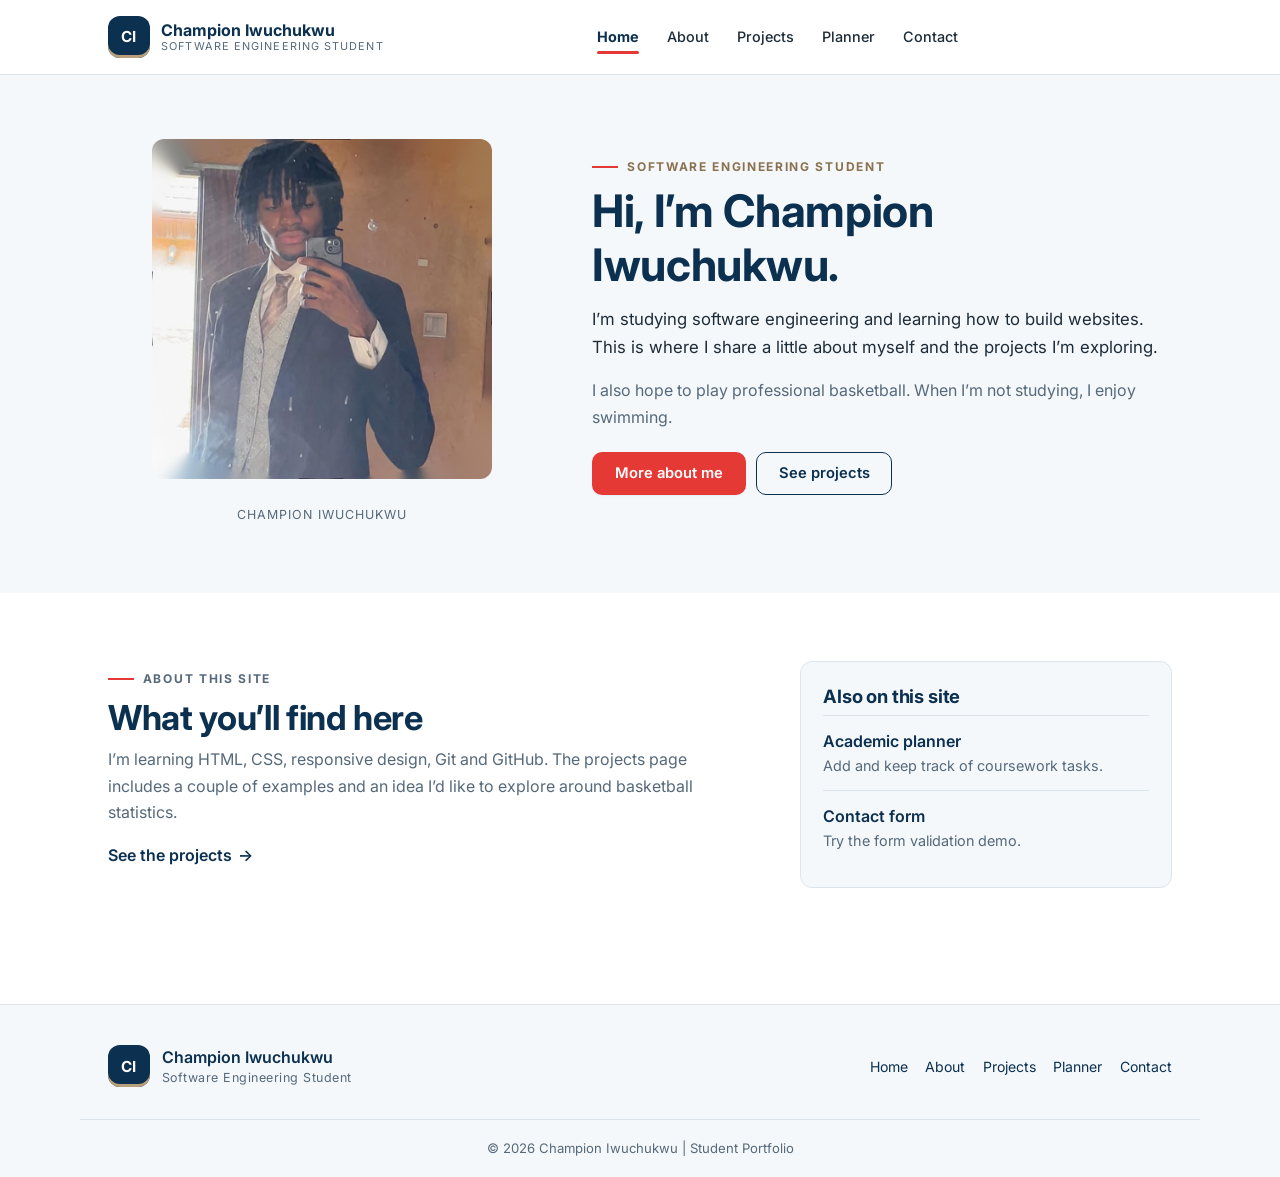
==== commit cf39efff: "Update student portfolio and academic planner Co-authored-by: arena-agent <297053741+arena-agent@use" ====
--- a/index.html
+++ b/index.html
@@ -5,9 +5,9 @@
   <meta name="viewport" content="width=device-width, initial-scale=1.0">
 
   <!-- SEO basics: a unique title and description on every page -->
-  <title>Victor Agbo | Student Portfolio — MIVA Open University</title>
-  <meta name="description" content="Portfolio of Victor Agbo, Computer Science student at MIVA Open University. COS 106 term project: responsive student portfolio and academic planner.">
-  <meta name="author" content="Victor Agbo">
+  <title>Champion Iwuchukwu | Student Portfolio</title>
+  <meta name="description" content="Explore the portfolio of Champion Iwuchukwu, a software engineering student interested in technology, basketball, and personal growth.">
+  <meta name="author" content="Champion Iwuchukwu">
 
   <!-- Web font with system-font fallbacks, so the site still reads well offline -->
   <link rel="preconnect" href="https://fonts.googleapis.com">
@@ -32,10 +32,10 @@
 
       <!-- Brand: monogram + student name -->
       <a class="brand" href="index.html">
-        <span class="brand-mark" aria-hidden="true">VA</span>
+        <span class="brand-mark" aria-hidden="true">CI</span>
         <span class="brand-text">
-          <span class="brand-name">Victor Agbo</span>
-          <span class="brand-sub">COS 106 &middot; Student Portfolio</span>
+          <span class="brand-name">Champion Iwuchukwu</span>
+          <span class="brand-sub">Software Engineering Student</span>
         </span>
       </a>
 
@@ -50,16 +50,8 @@
         </ul>
       </nav>
 
-      <!-- Theme switch + hamburger button -->
+      <!-- Mobile menu button -->
       <div class="header-actions">
-        <button class="theme-toggle" type="button" aria-label="Switch to dark mode" aria-pressed="false">
-          <span class="icon-moon">
-            <svg xmlns="http://www.w3.org/2000/svg" width="18" height="18" viewBox="0 0 24 24" fill="none" stroke="currentColor" stroke-width="2" stroke-linecap="round" stroke-linejoin="round" aria-hidden="true"><path d="M12 3a6 6 0 0 0 9 9 9 9 0 1 1-9-9Z"/></svg>
-          </span>
-          <span class="icon-sun">
-            <svg xmlns="http://www.w3.org/2000/svg" width="18" height="18" viewBox="0 0 24 24" fill="none" stroke="currentColor" stroke-width="2" stroke-linecap="round" stroke-linejoin="round" aria-hidden="true"><circle cx="12" cy="12" r="4"/><path d="M12 2v2M12 20v2M4.93 4.93l1.41 1.41M17.66 17.66l1.41 1.41M2 12h2M20 12h2M6.34 17.66l-1.41 1.41M19.07 4.93l-1.41 1.41"/></svg>
-          </span>
-        </button>
 
         <button class="menu-btn" type="button" aria-label="Open navigation menu" aria-expanded="false" aria-controls="mobile-menu">
           <svg xmlns="http://www.w3.org/2000/svg" width="22" height="22" viewBox="0 0 24 24" fill="none" stroke="currentColor" stroke-width="2" stroke-linecap="round" aria-hidden="true"><line x1="4" x2="20" y1="12" y2="12"/><line x1="4" x2="20" y1="6" y2="6"/><line x1="4" x2="20" y1="18" y2="18"/></svg>
@@ -90,204 +82,32 @@
       <li><a href="contact.html">Contact</a></li>
     </ul>
 
-    <p class="mobile-menu-foot">MIVA Open University<br>COS 106 Term Project</p>
+    <p class="mobile-menu-foot">Champion Iwuchukwu<br>Student portfolio</p>
   </aside>
 
   <!-- ============================================================
        MAIN CONTENT
        ============================================================ -->
   <main id="main">
-
-    <!-- ---------- HERO: photo + welcome message ---------- -->
     <section class="hero">
       <div class="container hero-grid">
-
-        <!-- Photograph. The file lives at assets/profile.jpg -->
         <figure class="hero-photo">
-          <img src="assets/profile.jpg" alt="Portrait photograph of Victor Agbo" width="420" height="420">
-          <figcaption>Victor Agbo &middot; MIVA Open University</figcaption>
+          <img src="assets/profile.jpg" alt="Champion Iwuchukwu taking a mirror photo" width="800" height="800">
+          <figcaption>Champion Iwuchukwu</figcaption>
         </figure>
-
         <div class="hero-text">
-          <p class="hero-badge">Welcome to my portfolio</p>
-
-          <h1>Hello, I&rsquo;m <span class="hero-name">Victor Agbo</span></h1>
-
-          <!-- Welcome message + headline -->
-          <p class="hero-lead">
-            I am a Computer Science student at MIVA Open University, and this site is both my
-            personal portfolio and my COS 106 term project. Here you can read about my
-            background, browse the things I have built, plan coursework with my academic
-            planner, and get in touch.
-          </p>
-
-          <!-- Brief biography (the full version is on the About page) -->
-          <p class="hero-bio">
-            I build for the web and enjoy the systems underneath it: I like taking an idea from a
-            rough sketch to a working interface, then working out the logic and data behind it.
-            I care about clear, responsive design that still behaves on a small phone, and about
-            writing code I can explain line by line.
-          </p>
-
-          <div class="hero-actions">
-            <a class="btn btn-accent" href="projects.html">View my projects</a>
-            <a class="btn btn-outline" href="about.html">About me</a>
-          </div>
-
-          <!-- Contact links. Replace these three URLs with your real profiles -->
-          <ul class="social-list">
-            <li>
-              <a href="https://github.com/victoragbo" target="_blank" rel="noopener" aria-label="GitHub profile">
-                <svg xmlns="http://www.w3.org/2000/svg" width="18" height="18" viewBox="0 0 24 24" fill="none" stroke="currentColor" stroke-width="2" stroke-linecap="round" stroke-linejoin="round" aria-hidden="true"><path d="M15 22v-4a4.8 4.8 0 0 0-1-3.5c3 0 6-2 6-5.5.08-1.25-.27-2.48-1-3.5.28-1.15.28-2.35 0-3.5 0 0-1 0-3 1.5-2.64-.5-5.36-.5-8 0C6 2 5 2 5 2c-.3 1.15-.3 2.35 0 3.5A5.4 5.4 0 0 0 4 9c0 3.5 3 5.5 6 5.5-.39.49-.68 1.05-.85 1.65-.17.6-.22 1.23-.15 1.85v4"/><path d="M9 18c-4.51 2-5-2-7-2"/></svg>
-              </a>
-            </li>
-            <li>
-              <a href="https://www.linkedin.com/in/victoragbo" target="_blank" rel="noopener" aria-label="LinkedIn profile">
-                <svg xmlns="http://www.w3.org/2000/svg" width="18" height="18" viewBox="0 0 24 24" fill="none" stroke="currentColor" stroke-width="2" stroke-linecap="round" stroke-linejoin="round" aria-hidden="true"><path d="M16 8a6 6 0 0 1 6 6v7h-4v-7a2 2 0 0 0-2-2 2 2 0 0 0-2 2v7h-4v-7a6 6 0 0 1 6-6z"/><rect width="4" height="12" x="2" y="9"/><circle cx="4" cy="4" r="2"/></svg>
-              </a>
-            </li>
-            <li>
-              <a href="mailto:victor.agbo@example.com" aria-label="Send an email">
-                <svg xmlns="http://www.w3.org/2000/svg" width="18" height="18" viewBox="0 0 24 24" fill="none" stroke="currentColor" stroke-width="2" stroke-linecap="round" stroke-linejoin="round" aria-hidden="true"><rect width="20" height="16" x="2" y="4" rx="2"/><path d="m22 7-8.97 5.7a1.94 1.94 0 0 1-2.06 0L2 7"/></svg>
-              </a>
-            </li>
-          </ul>
+          <p class="eyebrow">Software engineering student</p>
+          <h1>Hi, I&rsquo;m Champion Iwuchukwu.</h1>
+          <p class="hero-lead">I&rsquo;m studying software engineering and learning how to build websites. This is where I share a little about myself and the projects I&rsquo;m exploring.</p>
+          <p class="hero-bio">I also hope to play professional basketball. When I&rsquo;m not studying, I enjoy swimming.</p>
+          <div class="hero-actions"><a class="btn btn-accent" href="about.html">More about me</a><a class="btn btn-outline" href="projects.html">See projects</a></div>
         </div>
       </div>
     </section>
-
-    <!-- ---------- BIOGRAPHY + QUICK FACTS ---------- -->
-    <section class="section">
-      <div class="container">
-        <div class="section-head">
-          <p class="eyebrow">Biography</p>
-          <h2>A little about me</h2>
-        </div>
-
-        <div class="bio-grid">
-          <article class="bio-text">
-            <p>
-              I am Victor Agbo, an undergraduate student of Computer Science at MIVA Open
-              University. My interest in technology started with curiosity about how the pages I
-              used every day were actually put together, and it turned into a habit of building
-              things myself.
-            </p>
-            <p>
-              Since then I have worked on web applications and on smaller system-level exercises,
-              because I want to understand what happens below the frameworks &mdash; how data is
-              stored, how a server responds, and why some interfaces feel effortless while others
-              do not. I am currently deepening my front-end skills with plain HTML, CSS and
-              JavaScript while studying the fundamentals of computing.
-            </p>
-            <p>
-              <a class="link-arrow" href="about.html">Read the full about page</a>
-            </p>
-          </article>
-
-          <!-- Definition list = pairs of label and value -->
-          <aside class="facts-card" aria-labelledby="facts-title">
-            <h3 id="facts-title">Quick facts</h3>
-            <dl class="fact-list">
-              <div class="fact">
-                <dt>University</dt>
-                <dd>MIVA Open University</dd>
-              </div>
-              <div class="fact">
-                <dt>Programme</dt>
-                <dd>B.Sc. Computer Science</dd>
-              </div>
-              <div class="fact">
-                <dt>Level</dt>
-                <dd>300 Level</dd>
-              </div>
-              <div class="fact">
-                <dt>Course</dt>
-                <dd>COS 106 &mdash; Introduction to Web Technologies</dd>
-              </div>
-              <div class="fact">
-                <dt>Focus</dt>
-                <dd>Web development &amp; systems</dd>
-              </div>
-            </dl>
-          </aside>
-        </div>
-      </div>
-    </section>
-
-    <!-- ---------- SKILLS AT A GLANCE (unordered list) ---------- -->
-    <section class="section section-alt">
-      <div class="container">
-        <div class="section-head">
-          <p class="eyebrow">Toolkit</p>
-          <h2>Skills at a glance</h2>
-          <p class="section-note">
-            The tools I use most often. A fuller breakdown, including course grades and skill
-            levels, is on the About page.
-          </p>
-        </div>
-
-        <ul class="chip-list">
-          <li class="chip">HTML5</li>
-          <li class="chip">CSS3</li>
-          <li class="chip">JavaScript (ES6)</li>
-          <li class="chip">Responsive design</li>
-          <li class="chip">Git &amp; GitHub</li>
-          <li class="chip">Python</li>
-          <li class="chip">C</li>
-          <li class="chip">Linux &amp; Bash</li>
-          <li class="chip">SQL basics</li>
-          <li class="chip">UI/UX fundamentals</li>
-        </ul>
-      </div>
-    </section>
-
-    <!-- ---------- QUICK LINKS TO THE OTHER PAGES ---------- -->
-    <section class="section">
-      <div class="container">
-        <div class="section-head">
-          <p class="eyebrow">Explore</p>
-          <h2>Where to go next</h2>
-        </div>
-
-        <div class="card-grid">
-          <article class="info-card">
-            <span class="card-icon" aria-hidden="true">
-              <svg xmlns="http://www.w3.org/2000/svg" width="20" height="20" viewBox="0 0 24 24" fill="none" stroke="currentColor" stroke-width="2" stroke-linecap="round" stroke-linejoin="round"><rect width="18" height="14" x="3" y="4" rx="2"/><path d="M3 10h18"/></svg>
-            </span>
-            <h3>Projects</h3>
-            <p>
-              Selected web and systems projects, each with a screenshot, the technologies used
-              and links to the live demo and repository.
-            </p>
-            <a class="link-arrow" href="projects.html">Browse projects</a>
-          </article>
-
-          <article class="info-card">
-            <span class="card-icon" aria-hidden="true">
-              <svg xmlns="http://www.w3.org/2000/svg" width="20" height="20" viewBox="0 0 24 24" fill="none" stroke="currentColor" stroke-width="2" stroke-linecap="round" stroke-linejoin="round"><path d="M9 11l3 3L22 4"/><path d="M21 12v7a2 2 0 0 1-2 2H5a2 2 0 0 1-2-2V5a2 2 0 0 1 2-2h11"/></svg>
-            </span>
-            <h3>Academic planner</h3>
-            <p>
-              A small task manager built with JavaScript. Add coursework, tick it off, delete it,
-              and it is saved in your browser for next time.
-            </p>
-            <a class="link-arrow" href="planner.html">Open the planner</a>
-          </article>
-
-          <article class="info-card">
-            <span class="card-icon" aria-hidden="true">
-              <svg xmlns="http://www.w3.org/2000/svg" width="20" height="20" viewBox="0 0 24 24" fill="none" stroke="currentColor" stroke-width="2" stroke-linecap="round" stroke-linejoin="round"><path d="M21 15a2 2 0 0 1-2 2H7l-4 4V5a2 2 0 0 1 2-2h14a2 2 0 0 1 2 2z"/></svg>
-            </span>
-            <h3>Get in touch</h3>
-            <p>
-              Questions about my work, or a group assignment to plan? Send a message through the
-              contact form, or reach me directly by email.
-            </p>
-            <a class="link-arrow" href="contact.html">Contact me</a>
-          </article>
-        </div>
-      </div>
-    </section>
+    <section class="section"><div class="container home-details">
+      <div><p class="eyebrow">About this site</p><h2>What you&rsquo;ll find here</h2><p>I&rsquo;m learning HTML, CSS, responsive design, Git and GitHub. The projects page includes a couple of examples and an idea I&rsquo;d like to explore around basketball statistics.</p><p><a class="link-arrow" href="projects.html">See the projects</a></p></div>
+      <div class="home-links"><h3>Also on this site</h3><ul><li><a href="planner.html">Academic planner</a><span>Add and keep track of coursework tasks.</span></li><li><a href="contact.html">Contact form</a><span>Try the form validation demo.</span></li></ul></div>
+    </div></section>
   </main>
 
   <!-- ============================================================
@@ -297,10 +117,10 @@
   <footer class="site-footer">
     <div class="container footer-inner">
       <div class="footer-brand">
-        <span class="brand-mark" aria-hidden="true">VA</span>
+        <span class="brand-mark" aria-hidden="true">CI</span>
         <p>
-          Victor Agbo
-          <span class="footer-muted">Student portfolio &middot; MIVA Open University</span>
+          Champion Iwuchukwu
+          <span class="footer-muted">Software Engineering Student</span>
         </p>
       </div>
 
@@ -313,32 +133,14 @@
           <li><a href="contact.html">Contact</a></li>
         </ul>
       </nav>
-
-      <ul class="social-list social-list-sm">
-        <li>
-          <a href="https://github.com/victoragbo" target="_blank" rel="noopener" aria-label="GitHub profile">
-            <svg xmlns="http://www.w3.org/2000/svg" width="16" height="16" viewBox="0 0 24 24" fill="none" stroke="currentColor" stroke-width="2" stroke-linecap="round" stroke-linejoin="round" aria-hidden="true"><path d="M15 22v-4a4.8 4.8 0 0 0-1-3.5c3 0 6-2 6-5.5.08-1.25-.27-2.48-1-3.5.28-1.15.28-2.35 0-3.5 0 0-1 0-3 1.5-2.64-.5-5.36-.5-8 0C6 2 5 2 5 2c-.3 1.15-.3 2.35 0 3.5A5.4 5.4 0 0 0 4 9c0 3.5 3 5.5 6 5.5-.39.49-.68 1.05-.85 1.65-.17.6-.22 1.23-.15 1.85v4"/><path d="M9 18c-4.51 2-5-2-7-2"/></svg>
-          </a>
-        </li>
-        <li>
-          <a href="https://www.linkedin.com/in/victoragbo" target="_blank" rel="noopener" aria-label="LinkedIn profile">
-            <svg xmlns="http://www.w3.org/2000/svg" width="16" height="16" viewBox="0 0 24 24" fill="none" stroke="currentColor" stroke-width="2" stroke-linecap="round" stroke-linejoin="round" aria-hidden="true"><path d="M16 8a6 6 0 0 1 6 6v7h-4v-7a2 2 0 0 0-2-2 2 2 0 0 0-2 2v7h-4v-7a6 6 0 0 1 6-6z"/><rect width="4" height="12" x="2" y="9"/><circle cx="4" cy="4" r="2"/></svg>
-          </a>
-        </li>
-        <li>
-          <a href="mailto:victor.agbo@example.com" aria-label="Send an email">
-            <svg xmlns="http://www.w3.org/2000/svg" width="16" height="16" viewBox="0 0 24 24" fill="none" stroke="currentColor" stroke-width="2" stroke-linecap="round" stroke-linejoin="round" aria-hidden="true"><rect width="20" height="16" x="2" y="4" rx="2"/><path d="m22 7-8.97 5.7a1.94 1.94 0 0 1-2.06 0L2 7"/></svg>
-          </a>
-        </li>
-      </ul>
     </div>
 
     <div class="container footer-bottom">
-      <p>&copy; 2026 Victor Agbo | COS 106 Term Project | MIVA Open University</p>
+      <p>&copy; 2026 Champion Iwuchukwu | Student Portfolio</p>
     </div>
   </footer>
 
-  <!-- Shared JavaScript: theme, menu, active link, scroll animation -->
+  <!-- Shared JavaScript: menu and active link -->
   <script src="js/script.js"></script>
 </body>
 </html>
--- a/css/style.css
+++ b/css/style.css
@@ -1,6 +1,6 @@
 /* ============================================================
-   Victor Agbo — COS 106 Term Project
-   MIVA Open University | Student Portfolio & Academic Planner
+   Champion Iwuchukwu — Student Portfolio
+   Student Portfolio & Academic Planner
    ------------------------------------------------------------
    ONE external stylesheet for every page. No frameworks, no
    build tools, no inline styles.
@@ -29,10 +29,8 @@
    scheme consistent across all five pages.
    ------------------------------------------------------------ */
 :root {
-  /* Brand colours — MIVA-inspired academic palette */
+  /* Brand colours — Academic-inspired palette */
   --navy: #0b3050;         /* primary brand colour */
-  --navy-dark: #071f34;    /* darker navy for footer / hover */
-  --navy-light: #14436b;   /* lighter navy for gradients */
   --red: #e53935;          /* accent colour */
   --red-dark: #c62b27;     /* accent hover */
   --gold: #b8a07a;         /* small highlights, borders, rules */
@@ -60,20 +58,7 @@
   --max-width: 1120px;
 }
 
-/* Dark theme. The toggle in the header adds the class "dark" to
-   <body>, and only these variables change — no duplicated rules. */
-body.dark {
-  --page: #08131e;
-  --surface: #0e1b28;
-  --surface-alt: #122636;
-  --border: #1e3a52;
-  --heading: #eef5fb;
-  --text: #dbe6ef;
-  --muted: #9fb3c4;
-  --header-bg: #0a1622;
-  --shadow-sm: 0 1px 2px rgba(0, 0, 0, 0.4);
-  --shadow-md: 0 12px 30px rgba(0, 0, 0, 0.45);
-}
+
 
 /* ------------------------------------------------------------
    2. BASE RESET AND TYPOGRAPHY
@@ -112,7 +97,7 @@
   letter-spacing: -0.01em;
 }
 
-h1 { font-size: clamp(2.1rem, 5vw, 3.3rem); }
+h1 { font-size: clamp(2rem, 4vw, 2.8rem); }
 h2 { font-size: clamp(1.55rem, 3.4vw, 2.15rem); }
 h3 { font-size: 1.15rem; }
 
@@ -124,7 +109,7 @@
   transition: color var(--transition);
 }
 
-body.dark a { color: #cfe2f2; }
+
 
 img {
   max-width: 100%;
@@ -221,7 +206,7 @@
   color: var(--gold-ink);
 }
 
-body.dark .eyebrow { color: var(--gold); }
+
 
 .eyebrow::before {
   content: "";
@@ -344,10 +329,7 @@
   color: var(--navy);
 }
 
-body.dark .nav-list a:hover {
-  background-color: var(--surface-alt);
-  color: #ffffff;
-}
+
 
 .nav-list a:hover::after { transform: scaleX(1); }
 
@@ -357,10 +339,7 @@
   font-weight: 700;
 }
 
-body.dark .nav-list a[aria-current="page"],
-body.dark .nav-list a.is-active {
-  color: #ffffff;
-}
+
 
 .nav-list a[aria-current="page"]::after,
 .nav-list a.is-active::after {
@@ -368,14 +347,13 @@
   background-color: var(--red);
 }
 
-/* Right-hand controls: dark mode switch + hamburger. */
+/* Right-hand mobile navigation control. */
 .header-actions {
   display: flex;
   align-items: center;
   gap: 0.5rem;
 }
 
-.theme-toggle,
 .menu-btn,
 .menu-close {
   display: inline-flex;
@@ -391,7 +369,6 @@
               border-color var(--transition), transform var(--transition);
 }
 
-.theme-toggle:hover,
 .menu-btn:hover,
 .menu-close:hover {
   background-color: var(--surface-alt);
@@ -399,10 +376,9 @@
   transform: translateY(-1px);
 }
 
-/* The toggle shows a moon in light mode and a sun in dark mode. */
-.theme-toggle .icon-sun { display: none; }
-body.dark .theme-toggle .icon-sun { display: inline-flex; }
-body.dark .theme-toggle .icon-moon { display: none; }
+
+
+
 
 /* ------------------------------------------------------------
    5. MOBILE MENU
@@ -547,16 +523,9 @@
   color: #ffffff;
 }
 
-body.dark .btn-outline {
-  border-color: var(--gold);
-  color: var(--gold);
-}
-
-body.dark .btn-outline:hover {
-  background-color: var(--gold);
-  border-color: var(--gold);
-  color: #08131e;
-}
+
+
+
 
 /* Text link with a sliding arrow. */
 .link-arrow {
@@ -567,7 +536,7 @@
   font-weight: 600;
 }
 
-body.dark .link-arrow { color: #cfe2f2; }
+
 
 .link-arrow::after {
   content: "\2192"; /* right arrow */
@@ -576,7 +545,7 @@
 
 .link-arrow:hover { color: var(--red); }
 
-body.dark .link-arrow:hover { color: var(--gold); }
+
 
 .link-arrow:hover::after { transform: translateX(4px); }
 
@@ -634,7 +603,7 @@
               transform var(--transition), border-color var(--transition);
 }
 
-body.dark .social-list a { color: #cfe2f2; }
+
 
 .social-list a:hover {
   background-color: var(--navy);
@@ -660,22 +629,10 @@
   position: relative;
   padding-top: 2.5rem;
   padding-bottom: 2.75rem;
-  background: linear-gradient(180deg, var(--surface-alt) 0%, var(--page) 100%);
+  background: var(--surface-alt);
   overflow: hidden;
 }
 
-/* Thin gold rule under the hero for an academic feel. */
-.hero::after {
-  content: "";
-  position: absolute;
-  left: 50%;
-  bottom: 0;
-  width: min(var(--max-width), 92%);
-  height: 1px;
-  transform: translateX(-50%);
-  background-color: var(--gold);
-  opacity: 0.55;
-}
 
 .hero-grid {
   display: grid;
@@ -683,20 +640,11 @@
   align-items: center;
 }
 
-/* Photograph with a gold offset frame. */
+/* Profile photograph. */
 .hero-photo {
   position: relative;
   margin: 0 auto;
   width: min(300px, 78vw);
-}
-
-.hero-photo::before {
-  content: "";
-  position: absolute;
-  inset: 14px -14px -14px 14px;
-  border: 2px solid var(--gold);
-  border-radius: 22px;
-  z-index: 0;
 }
 
 .hero-photo img {
@@ -705,9 +653,7 @@
   width: 100%;
   aspect-ratio: 1 / 1;
   object-fit: cover;
-  border: 4px solid var(--surface);
-  border-radius: 20px;
-  box-shadow: var(--shadow-md);
+  border-radius: 12px;
 }
 
 .hero-photo figcaption {
@@ -750,7 +696,6 @@
 /* Gold "highlighter" under the student's name. */
 .hero-name {
   color: var(--heading);
-  box-shadow: inset 0 -0.16em 0 rgba(184, 160, 122, 0.45);
 }
 
 .hero-lead {
@@ -812,7 +757,7 @@
   color: var(--gold-ink);
 }
 
-body.dark .fact-list dt { color: var(--gold); }
+
 
 .fact-list dd {
   margin: 0.1rem 0 0;
@@ -840,9 +785,7 @@
 }
 
 .info-card:hover {
-  transform: translateY(-4px);
   border-color: var(--gold);
-  box-shadow: var(--shadow-md);
 }
 
 .info-card h3 { margin-bottom: 0; }
@@ -867,19 +810,18 @@
   color: var(--navy);
 }
 
-body.dark .card-icon { color: var(--gold); }
+
 
 /* ------------------------------------------------------------
    9. FOOTER
-   Deep navy panel with the exact project credit line, so the
-   footer looks the same on every page.
+   A consistent, light footer across every page.
    ------------------------------------------------------------ */
 .site-footer {
   margin-top: 3rem;
   padding-top: 2.5rem;
-  background-color: var(--navy-dark);
-  color: #c7d5e1;
-  border-top: 4px solid var(--gold);
+  background-color: var(--surface-alt);
+  color: var(--text);
+  border-top: 1px solid var(--border);
 }
 
 .footer-inner {
@@ -896,7 +838,7 @@
 
 .footer-brand p {
   margin: 0;
-  color: #ffffff;
+  color: var(--heading);
   font-weight: 600;
   line-height: 1.4;
 }
@@ -906,7 +848,7 @@
   font-size: 0.78rem;
   font-weight: 400;
   letter-spacing: 0.04em;
-  color: #9fb6c8;
+  color: var(--muted);
 }
 
 .footer-nav ul {
@@ -919,7 +861,7 @@
 }
 
 .footer-nav a {
-  color: #c7d5e1;
+  color: var(--heading);
   font-size: 0.88rem;
 }
 
@@ -932,46 +874,20 @@
 .footer-bottom {
   padding-top: 1.1rem;
   padding-bottom: 1.1rem;
-  border-top: 1px solid rgba(255, 255, 255, 0.14);
+  border-top: 1px solid var(--border);
 }
 
 .footer-bottom p {
   margin: 0;
   font-size: 0.82rem;
   text-align: center;
-  color: #a9bccd;
-}
-
-/* ------------------------------------------------------------
-   10. ANIMATION
-   js/script.js adds .reveal to selected blocks, then .is-visible
-   as they scroll into view, giving a soft fade-in.
-   ------------------------------------------------------------ */
-.reveal {
-  opacity: 0;
-  transform: translateY(18px);
-  transition: opacity 0.6s ease, transform 0.6s ease;
-}
-
-.reveal.is-visible {
-  opacity: 1;
-  transform: none;
-}
-
-/* Respect users who prefer less motion. */
+  color: var(--muted);
+}
+
+/* Respect users who prefer reduced motion. */
 @media (prefers-reduced-motion: reduce) {
   html { scroll-behavior: auto; }
-
-  .reveal {
-    opacity: 1;
-    transform: none;
-    transition: none;
-  }
-
-  * {
-    transition-duration: 0.01ms !important;
-    animation-duration: 0.01ms !important;
-  }
+  * { transition-duration: 0.01ms !important; }
 }
 
 /* ------------------------------------------------------------
@@ -1051,7 +967,7 @@
 .page-head {
   padding-top: 2.25rem;
   padding-bottom: 2rem;
-  background: linear-gradient(180deg, var(--surface-alt) 0%, var(--page) 100%);
+  background: var(--surface-alt);
   border-bottom: 1px solid var(--border);
 }
 
@@ -1115,7 +1031,7 @@
   color: var(--gold-ink);
 }
 
-body.dark .field .optional { color: var(--gold); }
+
 
 .field input,
 .field select {
@@ -1145,13 +1061,10 @@
   box-shadow: 0 0 0 3px rgba(11, 48, 80, 0.12);
 }
 
-body.dark .field input:focus,
-body.dark .field select:focus {
-  box-shadow: 0 0 0 3px rgba(184, 160, 122, 0.22);
-}
-
-/* Let the browser draw the date picker in dark colours too. */
-body.dark .field input[type="date"] { color-scheme: dark; }
+
+
+
+
 
 /* Wrapper for the date + category pair (stacks on every width,
    because the form column is narrow). */
@@ -1213,7 +1126,7 @@
 .summary-item--completed { border-top-color: var(--gold); }
 .summary-item--pending { border-top-color: var(--red); }
 
-body.dark .summary-item--total { border-top-color: #cfe2f2; }
+
 
 .summary-value {
   display: block;
@@ -1256,10 +1169,7 @@
   color: var(--navy);
 }
 
-body.dark .filter-btn:hover {
-  border-color: var(--gold);
-  color: var(--gold);
-}
+
 
 /* The active filter is filled in, matching aria-pressed. */
 .filter-btn.is-active,
@@ -1269,12 +1179,7 @@
   color: #ffffff;
 }
 
-body.dark .filter-btn.is-active,
-body.dark .filter-btn[aria-pressed="true"] {
-  background-color: var(--gold);
-  border-color: var(--gold);
-  color: #08131e;
-}
+
 
 /* ---- The list itself + empty state ---- */
 .task-list {
@@ -1435,23 +1340,11 @@
   border-color: var(--border);
 }
 
-body.dark .task-badge--assignment {
-  color: #cfe2f2;
-  background-color: rgba(207, 226, 242, 0.1);
-  border-color: rgba(207, 226, 242, 0.28);
-}
-
-body.dark .task-badge--exam {
-  color: #ff9a96;
-  background-color: rgba(229, 57, 53, 0.16);
-  border-color: rgba(229, 57, 53, 0.4);
-}
-
-body.dark .task-badge--project {
-  color: var(--gold);
-  background-color: rgba(184, 160, 122, 0.14);
-  border-color: rgba(184, 160, 122, 0.38);
-}
+
+
+
+
+
 
 /* Due date text, with a small dot before it. */
 .task-due {
@@ -1492,3 +1385,93 @@
   .task-item { grid-template-columns: 1fr; }
   .task-delete { justify-self: end; }
 }
+
+/* Project previews and content */
+.projects-heading { display: flex; justify-content: space-between; gap: 1rem 2rem; align-items: end; flex-wrap: wrap; margin-bottom: 2rem; }
+.projects-heading p:not(.eyebrow) { max-width: 42ch; color: var(--muted); font-size: .9rem; margin: 0; }
+.project-grid { display: grid; gap: 1.25rem; }
+.project-card { min-width: 0; overflow: hidden; display: flex; flex-direction: column; border: 1px solid var(--border); border-radius: var(--radius-lg); background: var(--surface); box-shadow: var(--shadow-sm); transition: border-color var(--transition); }
+.project-card:hover { border-color: var(--gold); }
+.project-preview { position: relative; height: 225px; padding: 30px 30px 38px; display: flex; align-items: center; justify-content: center; overflow: hidden; }
+.preview-portfolio { background: #e8eef1; }
+.preview-tasks { background: #f2eae4; }
+.preview-basketball { background: #e8eeeb; }
+.mock-window { width: 100%; max-width: 250px; height: 155px; padding: 12px 14px; background: #fff; border-radius: 8px; box-shadow: 0 12px 24px rgba(11,48,80,.12); }
+.mock-top { display: flex; gap: 4px; padding-bottom: 10px; border-bottom: 1px solid #e9eef1; }
+.mock-top i { width: 5px; height: 5px; border-radius: 50%; background: #c5d0d5; }
+.mock-portfolio { display: flex; align-items: center; gap: 16px; padding-top: 18px; color: var(--navy); }
+.mock-portfolio small, .stats-mock > small { display: block; font-size: .5rem; letter-spacing: .1em; color: #83939b; }
+.mock-portfolio b { display: block; font-size: 1rem; }
+.mock-line { display: block; width: 90px; height: 4px; margin: 5px 0 10px; background: #e9eef1; }
+.mock-button { background: var(--red); color: #fff; padding: 5px 7px; font-size: .4rem; font-weight: 700; }
+.task-mock strong, .stats-mock strong { display: block; color: var(--navy); font-size: .8rem; margin: 9px 0 5px; }
+.mock-task { display: flex; align-items: center; gap: 7px; padding: 5px 0; border-bottom: 1px solid #eef1f3; color: #64747d; font-size: .58rem; }
+.mock-task span { display: grid; place-items: center; height: 12px; width: 12px; border: 1px solid #cbd6dc; border-radius: 3px; color: var(--red); }
+.stats-mock > small { margin-top: 9px; }.stats-mock strong { margin: 2px 0 6px; }.stats-mock strong span { float: right; color: var(--red); }
+.mock-stats { display: flex; gap: 6px; }.mock-stats div { flex: 1; padding: 5px; background: #f3f6f6; border-radius: 4px; }.mock-stats b, .mock-stats small { display: block; color: var(--navy); line-height: 1.2; }.mock-stats b { font-size: .75rem; }.mock-stats small { font-size: .38rem; color: #83939b; }
+.project-content { padding: 1.5rem; display: flex; flex-direction: column; flex: 1; }.project-type { color: var(--gold-ink); font-size: .65rem; font-weight: 700; letter-spacing: .1em; }.project-content h3 { margin: .6rem 0; }.project-content p { color: var(--muted); font-size: .92rem; flex: 1; }.project-tags { display: flex; flex-wrap: wrap; gap: .4rem; padding: 0; list-style: none; margin: .3rem 0 1.3rem; }.project-tags li { padding: .25rem .55rem; border-radius: 5px; background: var(--surface-alt); color: var(--navy); font-size: .68rem; font-weight: 600; }
+@media (min-width: 700px) { .project-grid { grid-template-columns: repeat(2, minmax(0, 1fr)); } }
+@media (min-width: 900px) { .project-grid { grid-template-columns: repeat(3, minmax(0, 1fr)); } .footer-inner { grid-template-columns: 1fr auto; } }
+
+/* Planner, contact and learning details */
+.field textarea {
+  width: 100%; padding: .6rem .75rem; font: inherit; font-size: .95rem;
+  color: var(--text); background: var(--page); border: 1px solid var(--border);
+  border-radius: 9px; resize: vertical; transition: border-color var(--transition), box-shadow var(--transition);
+}
+.field textarea::placeholder { color: var(--muted); opacity: .8; }
+.field textarea:hover { border-color: var(--gold); }
+.field textarea:focus { outline: none; border-color: var(--navy); box-shadow: 0 0 0 3px rgba(11,48,80,.12); }
+.panel-kicker { margin: 0 0 .5rem; color: var(--gold-ink); font-size: .68rem; font-weight: 700; letter-spacing: .12em; }
+.panel-intro { margin: -.35rem 0 1.4rem; color: var(--muted); font-size: .9rem; }
+.task-description { color: var(--muted); font-size: .86rem; white-space: pre-wrap; overflow-wrap: anywhere; }
+.task-status { color: #9a4d31; font-size: .68rem; font-weight: 700; text-transform: uppercase; letter-spacing: .06em; }
+.task-item--completed { background: #f1f7f4; border-color: #c8ded2; }
+.task-item--completed .task-text { text-decoration: line-through; color: var(--muted); }
+.task-item--completed .task-status { color: #386b53; }
+.guide-layout, .contact-layout, .learning-section { display: grid; gap: 2rem; align-items: start; }
+.guide-steps { margin: 0; padding-left: 1.5rem; color: var(--muted); }
+.guide-steps li { padding: .35rem 0 .35rem .35rem; }
+.guide-steps li::marker { color: var(--red-dark); font-weight: 700; }
+.guide-steps strong { color: var(--heading); }
+.contact-copy { max-width: 48ch; }
+.contact-copy > p:not(.eyebrow) { color: var(--muted); }
+.contact-copy h2 { margin-bottom: 1.25rem; }
+.contact-note { margin: 2rem 0; padding: 1.25rem; border-left: 3px solid var(--gold); background: var(--surface-alt); border-radius: 0 10px 10px 0; }
+.contact-note strong { color: var(--heading); }.contact-note p { margin: .35rem 0 0; color: var(--muted); font-size: .9rem; }
+.contact-panel h2 { font-size: 1.25rem; }
+.contact-form { display: grid; gap: 1rem; }
+.contact-form .btn { justify-self: start; }
+.field-error { margin: 0; color: #b52b27; font-size: .82rem; }
+.field-error:empty { display: none; }
+.field [aria-invalid="true"] { border-color: #b52b27; }
+.contact-success { margin: 0; padding: .85rem 1rem; border: 1px solid #c8ded2; border-radius: 9px; background: #f1f7f4; color: #315f48; font-size: .9rem; }
+.contact-success[hidden] { display: none; }
+.table-wrap { overflow-x: auto; border: 1px solid var(--border); border-radius: var(--radius); background: var(--surface); }
+table { width: 100%; border-collapse: collapse; text-align: left; font-size: .9rem; }
+caption { padding: 1rem 1.1rem; text-align: left; color: var(--heading); font-weight: 700; }
+th, td { padding: .8rem 1.1rem; border-top: 1px solid var(--border); vertical-align: top; }
+thead th { background: #f8fafb; color: var(--muted); font-size: .72rem; text-transform: uppercase; letter-spacing: .06em; }
+tbody th { color: var(--heading); } tbody td { color: var(--muted); }
+.learning-media img { width: 100%; border-radius: var(--radius); }
+.audio-card { margin-top: 1rem; padding: 1.3rem; background: var(--surface); border: 1px solid var(--border); border-radius: var(--radius); }
+.audio-card h3 { margin-bottom: .4rem; }.audio-card > p:not(.panel-kicker) { font-size: .88rem; color: var(--muted); }.audio-card audio { display: block; width: 100%; max-width: 360px; }
+@media (min-width: 700px) { .guide-layout { grid-template-columns: 1fr 1fr; gap: 3rem; }.contact-layout { grid-template-columns: .85fr 1.15fr; gap: 3rem; } .learning-section { grid-template-columns: 1.3fr .7fr; gap: 3rem; } }
+@media (min-width: 900px) { .contact-layout { gap: 6rem; }.contact-panel { padding: 2rem; } }
+
+/* Simple content layouts */
+.home-details, .about-content { display: grid; gap: 2rem; align-items: start; }
+.home-details > div:first-child, .about-content > div:first-child { max-width: 65ch; }
+.home-details p, .about-content p { color: var(--muted); }
+.home-links, .about-facts { padding: 1.4rem; border: 1px solid var(--border); border-radius: var(--radius); background: var(--surface-alt); }
+.home-links ul { padding: 0; margin: 0; list-style: none; }
+.home-links li { padding: .75rem 0; border-top: 1px solid var(--border); }
+.home-links a { font-weight: 600; }
+.home-links span { display: block; color: var(--muted); font-size: .9rem; }
+.about-facts dl { margin: 0; }
+.about-facts dl div { padding: .75rem 0; border-top: 1px solid var(--border); }
+.about-facts dt { color: var(--muted); font-size: .8rem; }
+.about-facts dd { margin: .15rem 0 0; color: var(--heading); }
+.mock-photo { width: 63px; height: 75px; object-fit: cover; border-radius: 4px; }
+.audio-card { margin-top: 0; }
+@media (min-width: 700px) { .home-details, .about-content { grid-template-columns: 1.35fr .8fr; gap: 4rem; } }
